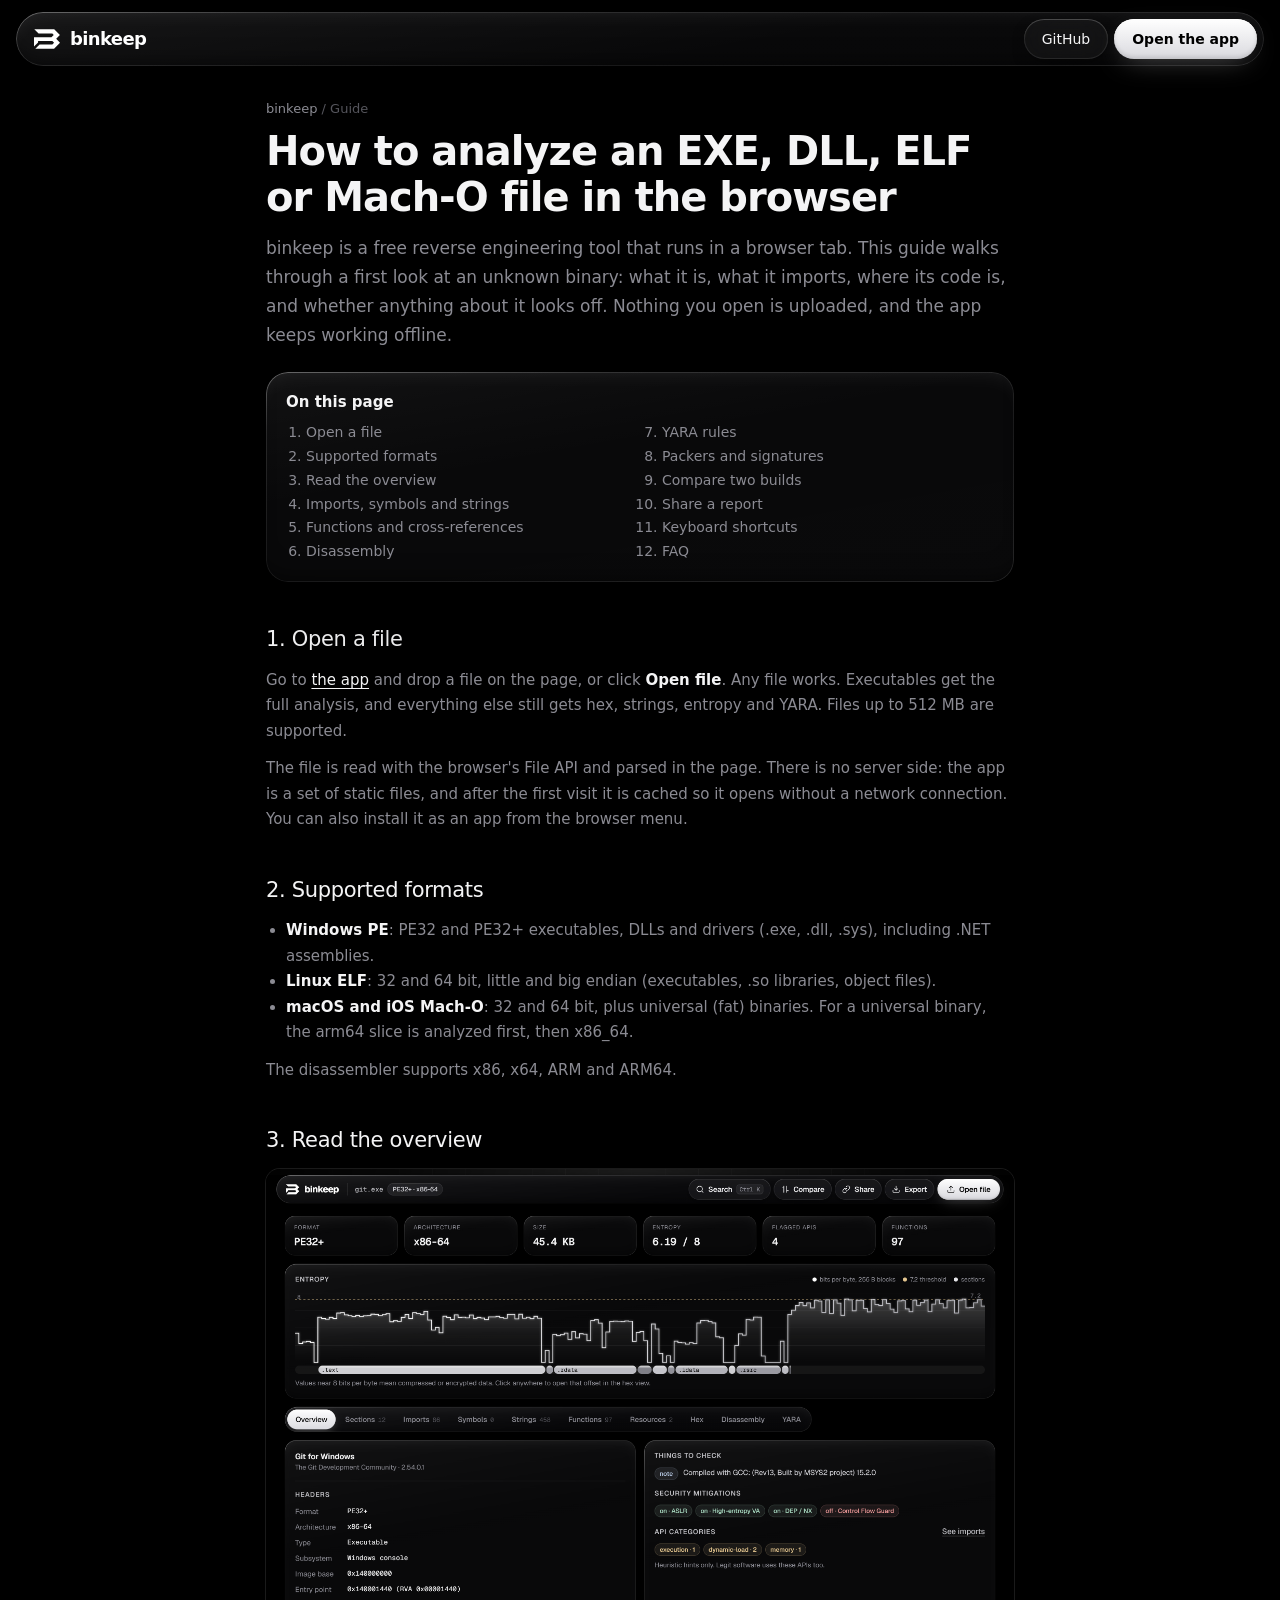
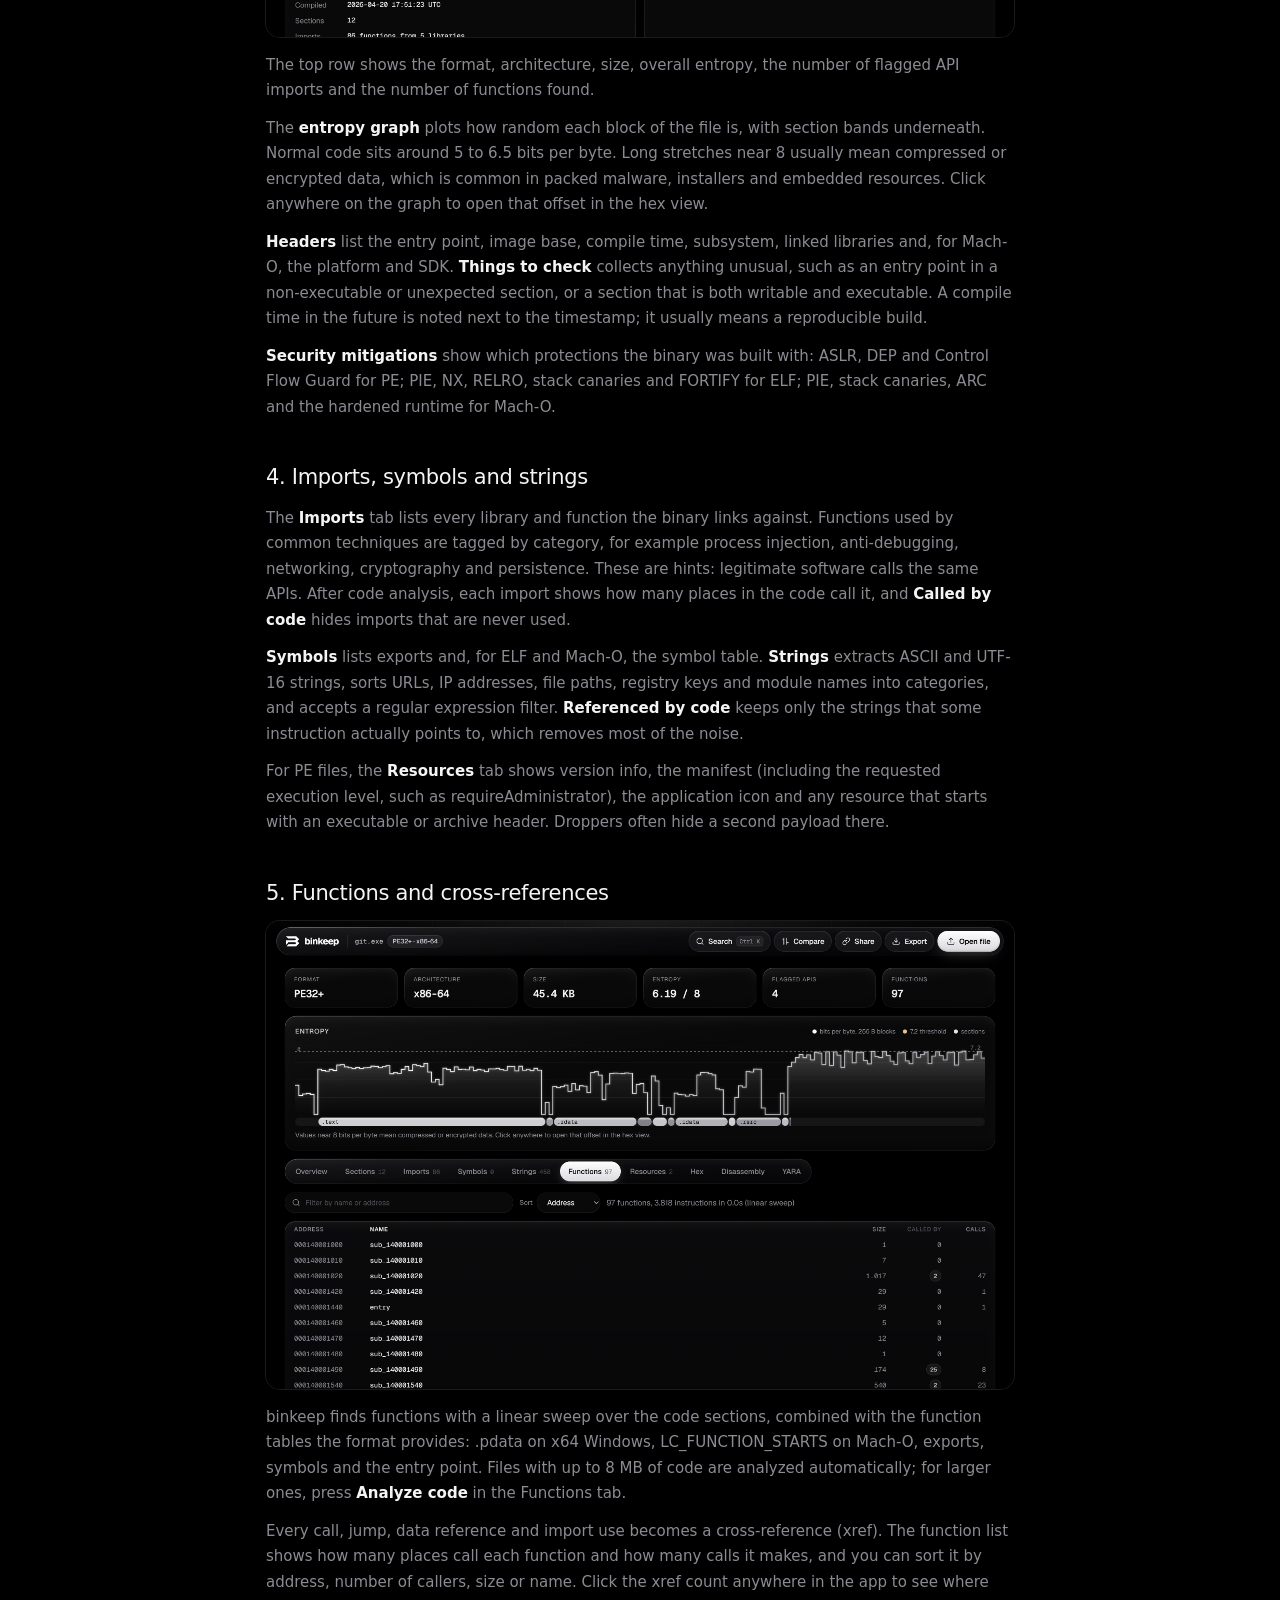
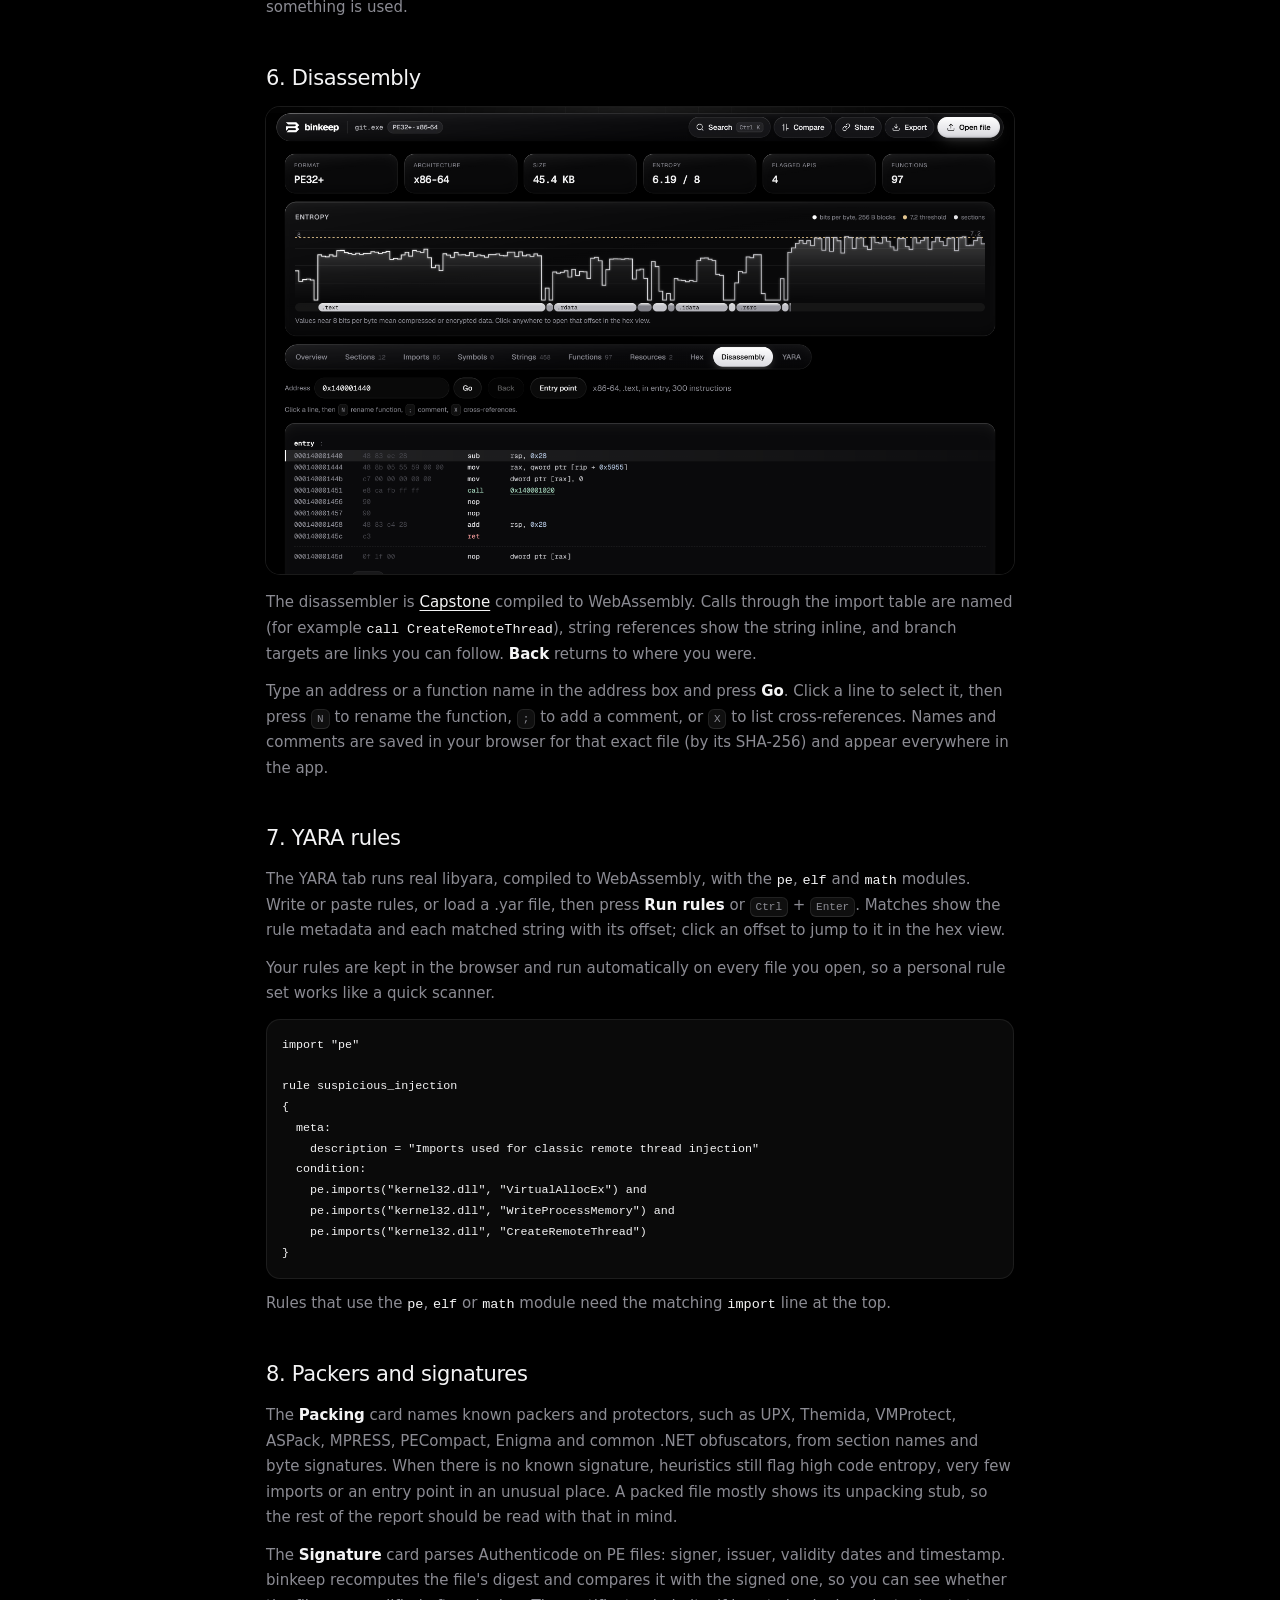
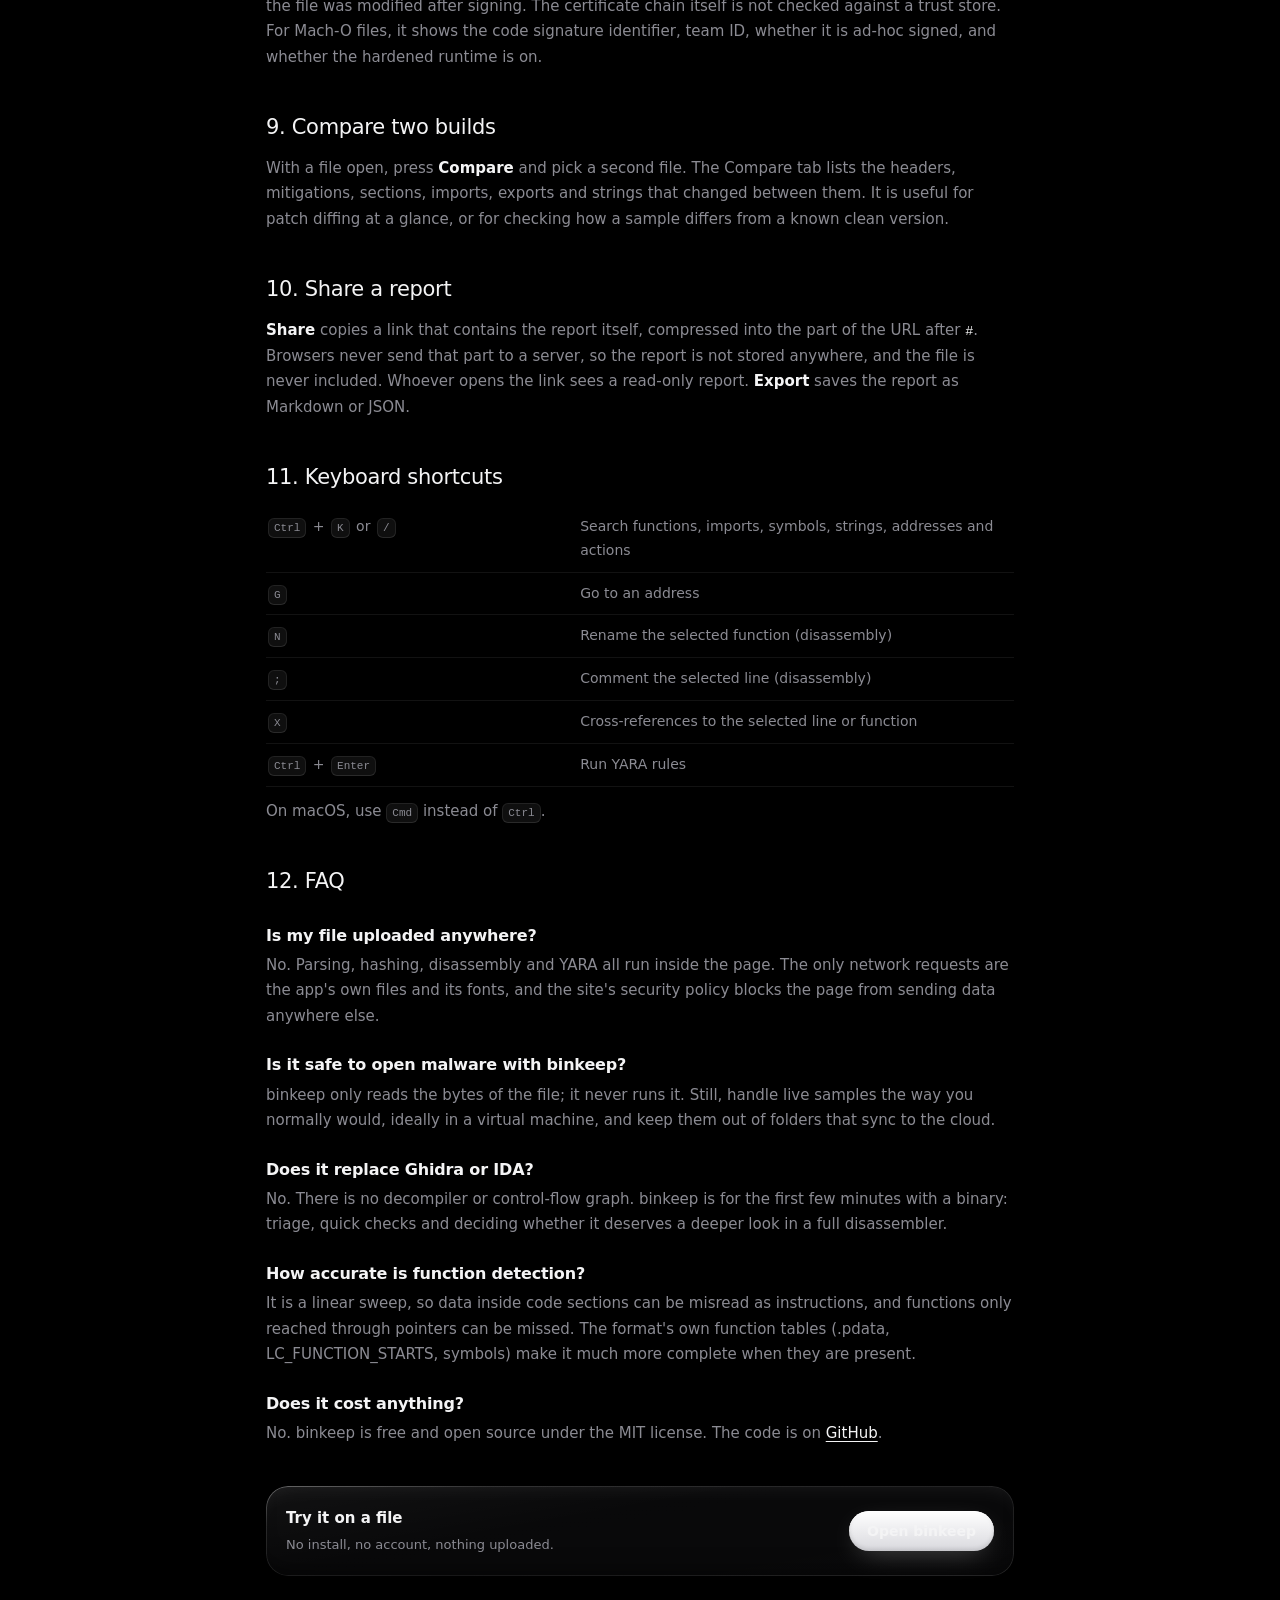
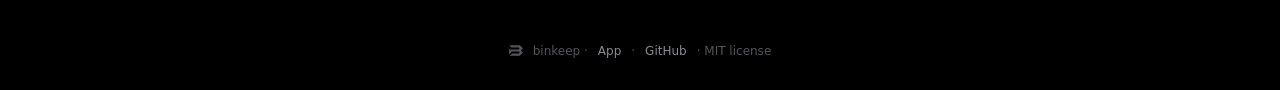
==== guide.html @ 2a32a638 "Initial release of binkeep Browser-only PE/ELF/Mach-O triage: overview, imports, strings, functions," ====
<!doctype html>
<html lang="en">
<head>
  <meta charset="utf-8">
  <meta name="viewport" content="width=device-width, initial-scale=1">
  <meta http-equiv="Content-Security-Policy" content="default-src 'none'; style-src 'self' 'unsafe-inline' https://fonts.googleapis.com; font-src https://fonts.gstatic.com; img-src 'self' data:; base-uri 'none'; form-action 'none'; object-src 'none'">
  <meta name="referrer" content="no-referrer">
  <title>How to analyze an EXE, DLL, ELF or Mach-O file in the browser · binkeep guide</title>
  <meta name="description" content="A practical guide to reverse engineering in the browser with binkeep: open a PE, ELF or Mach-O file, read its headers and imports, find functions and xrefs, disassemble code, run YARA rules and spot packers. No install, nothing uploaded.">
  <link rel="canonical" href="https://kano92-dir.github.io/binkeep/guide.html">
  <meta name="robots" content="index, follow, max-image-preview:large">
  <meta name="color-scheme" content="dark">
  <meta property="og:type" content="article">
  <meta property="og:site_name" content="binkeep">
  <meta property="og:title" content="How to analyze an EXE, DLL, ELF or Mach-O file in the browser">
  <meta property="og:description" content="Headers, imports, functions, xrefs, disassembly, YARA and packer detection, all in a browser tab. A practical guide to binkeep.">
  <meta property="og:url" content="https://kano92-dir.github.io/binkeep/guide.html">
  <meta property="og:image" content="https://kano92-dir.github.io/binkeep/assets/og.png">
  <meta property="og:image:alt" content="binkeep logo with the text: reverse engineering in your browser">
  <meta name="twitter:card" content="summary_large_image">
  <meta name="twitter:image" content="https://kano92-dir.github.io/binkeep/assets/og.png">
  <link rel="preconnect" href="https://fonts.googleapis.com">
  <link rel="preconnect" href="https://fonts.gstatic.com" crossorigin>
  <link href="https://fonts.googleapis.com/css2?family=Geist:wght@400;500;600;700&family=Geist+Mono:wght@400;500;600&display=swap" rel="stylesheet">
  <link rel="stylesheet" href="css/style.css">
  <link rel="icon" href="assets/favicon.svg" type="image/svg+xml">
  <link rel="apple-touch-icon" href="assets/icon-192.png">
  <meta name="theme-color" content="#000000">
  <script type="application/ld+json">
  {
    "@context": "https://schema.org",
    "@graph": [
      {
        "@type": "TechArticle",
        "headline": "How to analyze an EXE, DLL, ELF or Mach-O file in the browser",
        "description": "A practical guide to reverse engineering in the browser with binkeep.",
        "url": "https://kano92-dir.github.io/binkeep/guide.html",
        "image": "https://kano92-dir.github.io/binkeep/assets/screenshots/overview.png",
        "inLanguage": "en",
        "author": { "@type": "Person", "name": "kano92-dir", "url": "https://github.com/kano92-dir" },
        "about": { "@id": "https://kano92-dir.github.io/binkeep/#app" },
        "isPartOf": { "@id": "https://kano92-dir.github.io/binkeep/#website" }
      },
      {
        "@type": "BreadcrumbList",
        "itemListElement": [
          { "@type": "ListItem", "position": 1, "name": "binkeep", "item": "https://kano92-dir.github.io/binkeep/" },
          { "@type": "ListItem", "position": 2, "name": "Guide", "item": "https://kano92-dir.github.io/binkeep/guide.html" }
        ]
      }
    ]
  }
  </script>
</head>
<body>
  <a class="skip" href="#main">Skip to content</a>

  <header class="topbar">
    <a class="brand" href="./" aria-label="binkeep home">
      <svg class="logo" viewBox="289 373 688 513" aria-hidden="true"><path d="M297 373H824L975 524L876 625L977 726L820 886H324L437 774H774L820 728L774 681H397V722L289 827V583H750L811 522L775 486H410Z"/></svg>
      <span class="wordmark">binkeep</span>
    </a>
    <div class="actions">
      <a class="btn hide-sm" href="https://github.com/kano92-dir/binkeep">GitHub</a>
      <a class="btn btn-primary" href="./">Open the app</a>
    </div>
  </header>

  <main id="main" class="doc">
    <nav class="crumbs" aria-label="Breadcrumb"><a href="./">binkeep</a> <span aria-hidden="true">/</span> Guide</nav>
    <h1>How to analyze an EXE, DLL, ELF or Mach-O file in the browser</h1>
    <p class="lede">binkeep is a free reverse engineering tool that runs in a browser tab. This guide walks through a first look at an unknown binary: what it is, what it imports, where its code is, and whether anything about it looks off. Nothing you open is uploaded, and the app keeps working offline.</p>

    <nav class="toc card" aria-label="On this page">
      <b>On this page</b>
      <ol>
        <li><a href="#open">Open a file</a></li>
        <li><a href="#formats">Supported formats</a></li>
        <li><a href="#overview">Read the overview</a></li>
        <li><a href="#imports">Imports, symbols and strings</a></li>
        <li><a href="#functions">Functions and cross-references</a></li>
        <li><a href="#disasm">Disassembly</a></li>
        <li><a href="#yara">YARA rules</a></li>
        <li><a href="#packers">Packers and signatures</a></li>
        <li><a href="#compare">Compare two builds</a></li>
        <li><a href="#share">Share a report</a></li>
        <li><a href="#keys">Keyboard shortcuts</a></li>
        <li><a href="#faq">FAQ</a></li>
      </ol>
    </nav>

    <section id="open">
      <h2>1. Open a file</h2>
      <p>Go to <a href="./">the app</a> and drop a file on the page, or click <b>Open file</b>. Any file works. Executables get the full analysis, and everything else still gets hex, strings, entropy and YARA. Files up to 512 MB are supported.</p>
      <p>The file is read with the browser's File API and parsed in the page. There is no server side: the app is a set of static files, and after the first visit it is cached so it opens without a network connection. You can also install it as an app from the browser menu.</p>
    </section>

    <section id="formats">
      <h2>2. Supported formats</h2>
      <ul>
        <li><b>Windows PE</b>: PE32 and PE32+ executables, DLLs and drivers (.exe, .dll, .sys), including .NET assemblies.</li>
        <li><b>Linux ELF</b>: 32 and 64 bit, little and big endian (executables, .so libraries, object files).</li>
        <li><b>macOS and iOS Mach-O</b>: 32 and 64 bit, plus universal (fat) binaries. For a universal binary, the arm64 slice is analyzed first, then x86_64.</li>
      </ul>
      <p>The disassembler supports x86, x64, ARM and ARM64.</p>
    </section>

    <section id="overview">
      <h2>3. Read the overview</h2>
      <img class="shot" src="assets/screenshots/overview.png" alt="binkeep overview tab for a Windows executable, with headers, entropy graph and security mitigations" width="1440" height="900" fetchpriority="high">
      <p>The top row shows the format, architecture, size, overall entropy, the number of flagged API imports and the number of functions found.</p>
      <p>The <b>entropy graph</b> plots how random each block of the file is, with section bands underneath. Normal code sits around 5 to 6.5 bits per byte. Long stretches near 8 usually mean compressed or encrypted data, which is common in packed malware, installers and embedded resources. Click anywhere on the graph to open that offset in the hex view.</p>
      <p><b>Headers</b> list the entry point, image base, compile time, subsystem, linked libraries and, for Mach-O, the platform and SDK. <b>Things to check</b> collects anything unusual, such as an entry point in a non-executable or unexpected section, or a section that is both writable and executable. A compile time in the future is noted next to the timestamp; it usually means a reproducible build.</p>
      <p><b>Security mitigations</b> show which protections the binary was built with: ASLR, DEP and Control Flow Guard for PE; PIE, NX, RELRO, stack canaries and FORTIFY for ELF; PIE, stack canaries, ARC and the hardened runtime for Mach-O.</p>
    </section>

    <section id="imports">
      <h2>4. Imports, symbols and strings</h2>
      <p>The <b>Imports</b> tab lists every library and function the binary links against. Functions used by common techniques are tagged by category, for example process injection, anti-debugging, networking, cryptography and persistence. These are hints: legitimate software calls the same APIs. After code analysis, each import shows how many places in the code call it, and <b>Called by code</b> hides imports that are never used.</p>
      <p><b>Symbols</b> lists exports and, for ELF and Mach-O, the symbol table. <b>Strings</b> extracts ASCII and UTF-16 strings, sorts URLs, IP addresses, file paths, registry keys and module names into categories, and accepts a regular expression filter. <b>Referenced by code</b> keeps only the strings that some instruction actually points to, which removes most of the noise.</p>
      <p>For PE files, the <b>Resources</b> tab shows version info, the manifest (including the requested execution level, such as requireAdministrator), the application icon and any resource that starts with an executable or archive header. Droppers often hide a second payload there.</p>
    </section>

    <section id="functions">
      <h2>5. Functions and cross-references</h2>
      <img class="shot" src="assets/screenshots/functions.png" alt="binkeep functions tab listing functions with size, callers and callees" width="1440" height="900" loading="lazy">
      <p>binkeep finds functions with a linear sweep over the code sections, combined with the function tables the format provides: .pdata on x64 Windows, LC_FUNCTION_STARTS on Mach-O, exports, symbols and the entry point. Files with up to 8 MB of code are analyzed automatically; for larger ones, press <b>Analyze code</b> in the Functions tab.</p>
      <p>Every call, jump, data reference and import use becomes a cross-reference (xref). The function list shows how many places call each function and how many calls it makes, and you can sort it by address, number of callers, size or name. Click the xref count anywhere in the app to see where something is used.</p>
    </section>

    <section id="disasm">
      <h2>6. Disassembly</h2>
      <img class="shot" src="assets/screenshots/disasm.png" alt="binkeep disassembly view with addresses, bytes, mnemonics and clickable branch targets" width="1440" height="900" loading="lazy">
      <p>The disassembler is <a href="https://www.capstone-engine.org">Capstone</a> compiled to WebAssembly. Calls through the import table are named (for example <code>call CreateRemoteThread</code>), string references show the string inline, and branch targets are links you can follow. <b>Back</b> returns to where you were.</p>
      <p>Type an address or a function name in the address box and press <b>Go</b>. Click a line to select it, then press <kbd class="kbd">N</kbd> to rename the function, <kbd class="kbd">;</kbd> to add a comment, or <kbd class="kbd">X</kbd> to list cross-references. Names and comments are saved in your browser for that exact file (by its SHA-256) and appear everywhere in the app.</p>
    </section>

    <section id="yara">
      <h2>7. YARA rules</h2>
      <p>The YARA tab runs real libyara, compiled to WebAssembly, with the <code>pe</code>, <code>elf</code> and <code>math</code> modules. Write or paste rules, or load a .yar file, then press <b>Run rules</b> or <kbd class="kbd">Ctrl</kbd> + <kbd class="kbd">Enter</kbd>. Matches show the rule metadata and each matched string with its offset; click an offset to jump to it in the hex view.</p>
      <p>Your rules are kept in the browser and run automatically on every file you open, so a personal rule set works like a quick scanner.</p>
<pre><code>import "pe"

rule suspicious_injection
{
  meta:
    description = "Imports used for classic remote thread injection"
  condition:
    pe.imports("kernel32.dll", "VirtualAllocEx") and
    pe.imports("kernel32.dll", "WriteProcessMemory") and
    pe.imports("kernel32.dll", "CreateRemoteThread")
}</code></pre>
      <p>Rules that use the <code>pe</code>, <code>elf</code> or <code>math</code> module need the matching <code>import</code> line at the top.</p>
    </section>

    <section id="packers">
      <h2>8. Packers and signatures</h2>
      <p>The <b>Packing</b> card names known packers and protectors, such as UPX, Themida, VMProtect, ASPack, MPRESS, PECompact, Enigma and common .NET obfuscators, from section names and byte signatures. When there is no known signature, heuristics still flag high code entropy, very few imports or an entry point in an unusual place. A packed file mostly shows its unpacking stub, so the rest of the report should be read with that in mind.</p>
      <p>The <b>Signature</b> card parses Authenticode on PE files: signer, issuer, validity dates and timestamp. binkeep recomputes the file's digest and compares it with the signed one, so you can see whether the file was modified after signing. The certificate chain itself is not checked against a trust store. For Mach-O files, it shows the code signature identifier, team ID, whether it is ad-hoc signed, and whether the hardened runtime is on.</p>
    </section>

    <section id="compare">
      <h2>9. Compare two builds</h2>
      <p>With a file open, press <b>Compare</b> and pick a second file. The Compare tab lists the headers, mitigations, sections, imports, exports and strings that changed between them. It is useful for patch diffing at a glance, or for checking how a sample differs from a known clean version.</p>
    </section>

    <section id="share">
      <h2>10. Share a report</h2>
      <p><b>Share</b> copies a link that contains the report itself, compressed into the part of the URL after <code>#</code>. Browsers never send that part to a server, so the report is not stored anywhere, and the file is never included. Whoever opens the link sees a read-only report. <b>Export</b> saves the report as Markdown or JSON.</p>
    </section>

    <section id="keys">
      <h2>11. Keyboard shortcuts</h2>
      <table class="keys">
        <tbody>
          <tr><td><kbd class="kbd">Ctrl</kbd> + <kbd class="kbd">K</kbd> or <kbd class="kbd">/</kbd></td><td>Search functions, imports, symbols, strings, addresses and actions</td></tr>
          <tr><td><kbd class="kbd">G</kbd></td><td>Go to an address</td></tr>
          <tr><td><kbd class="kbd">N</kbd></td><td>Rename the selected function (disassembly)</td></tr>
          <tr><td><kbd class="kbd">;</kbd></td><td>Comment the selected line (disassembly)</td></tr>
          <tr><td><kbd class="kbd">X</kbd></td><td>Cross-references to the selected line or function</td></tr>
          <tr><td><kbd class="kbd">Ctrl</kbd> + <kbd class="kbd">Enter</kbd></td><td>Run YARA rules</td></tr>
        </tbody>
      </table>
      <p>On macOS, use <kbd class="kbd">Cmd</kbd> instead of <kbd class="kbd">Ctrl</kbd>.</p>
    </section>

    <section id="faq">
      <h2>12. FAQ</h2>
      <h3>Is my file uploaded anywhere?</h3>
      <p>No. Parsing, hashing, disassembly and YARA all run inside the page. The only network requests are the app's own files and its fonts, and the site's security policy blocks the page from sending data anywhere else.</p>
      <h3>Is it safe to open malware with binkeep?</h3>
      <p>binkeep only reads the bytes of the file; it never runs it. Still, handle live samples the way you normally would, ideally in a virtual machine, and keep them out of folders that sync to the cloud.</p>
      <h3>Does it replace Ghidra or IDA?</h3>
      <p>No. There is no decompiler or control-flow graph. binkeep is for the first few minutes with a binary: triage, quick checks and deciding whether it deserves a deeper look in a full disassembler.</p>
      <h3>How accurate is function detection?</h3>
      <p>It is a linear sweep, so data inside code sections can be misread as instructions, and functions only reached through pointers can be missed. The format's own function tables (.pdata, LC_FUNCTION_STARTS, symbols) make it much more complete when they are present.</p>
      <h3>Does it cost anything?</h3>
      <p>No. binkeep is free and open source under the MIT license. The code is on <a href="https://github.com/kano92-dir/binkeep">GitHub</a>.</p>
    </section>

    <div class="card doc-cta">
      <div><b>Try it on a file</b><span class="muted small">No install, no account, nothing uploaded.</span></div>
      <a class="btn btn-primary" href="./">Open binkeep</a>
    </div>
  </main>

  <footer class="foot doc-foot">
    <svg viewBox="289 373 688 513" aria-hidden="true"><path d="M297 373H824L975 524L876 625L977 726L820 886H324L437 774H774L820 728L774 681H397V722L289 827V583H750L811 522L775 486H410Z"/></svg>
    binkeep &middot; <a href="./">App</a> &middot; <a href="https://github.com/kano92-dir/binkeep">GitHub</a> &middot; MIT license
  </footer>
</body>
</html>
---- css/style.css ----
/* binkeep: obsidian glass theme. Black first, light used sparingly. */

:root {
  --bg: #000;
  --fg: #f4f4f5;
  --fg-2: #c9c9ce;
  --muted: #8b8b93;
  --faint: #55555c;

  --accent: #ffffff;
  --accent-ink: #000;
  --accent-grad: linear-gradient(180deg, #ffffff 0%, #d9d9de 100%);
  --ok: #a7d8bf;
  --warn: #e3c58f;
  --danger: #ef9a9a;
  --info: #b4c6e0;

  /* Glass material: dark smoked glass over black */
  --glass: rgba(255, 255, 255, 0.04);
  --glass-hover: rgba(255, 255, 255, 0.075);
  --glass-edge: rgba(255, 255, 255, 0.09);
  --glass-blur: blur(30px) saturate(140%);
  --glass-blur-sm: blur(16px) saturate(130%);
  --spec-top: inset 0 1px 0 0 rgba(255, 255, 255, 0.14);
  --thickness: inset 0 0 0 1px rgba(255, 255, 255, 0.045), inset 0 14px 28px -22px rgba(255, 255, 255, 0.16), inset 0 -18px 28px -22px rgba(0, 0, 0, 0.9);
  --lift: 0 30px 70px -30px rgba(0, 0, 0, 0.95), 0 2px 8px rgba(0, 0, 0, 0.5);

  --hl: rgba(255, 255, 255, 0.22);
  --hl-strong: rgba(255, 255, 255, 0.30);
  --line: rgba(255, 255, 255, 0.06);
  --line-strong: rgba(255, 255, 255, 0.12);
  --focus: #ffffff;

  --c-addr: #8e8e97;
  --c-mnem: #e6e6ea;
  --c-call: #a7d8bf;
  --c-jump: #e3c58f;
  --c-ret: #ef9a9a;
  --c-num: #b4c6e0;
  --c-comment: #5c5c64;

  --sans: 'Geist', 'Inter', system-ui, -apple-system, 'Segoe UI', sans-serif;
  --mono: 'Geist Mono', 'JetBrains Mono', ui-monospace, 'Cascadia Mono', Consolas, monospace;

  --r-sm: 10px;
  --r-md: 16px;
  --r-lg: 22px;
  --r-pill: 999px;
  --s1: 4px; --s2: 8px; --s3: 12px; --s4: 16px; --s5: 24px; --s6: 32px;
  --spring: cubic-bezier(0.34, 1.36, 0.64, 1);
  --ease: cubic-bezier(0.22, 0.8, 0.24, 1);

  --surface-3: rgba(255, 255, 255, 0.05);
  color-scheme: dark;
}

* { box-sizing: border-box; }
[hidden] { display: none !important; }
html, body { margin: 0; }
html { background: #000; }
body {
  background: var(--bg);
  color: var(--fg);
  font: 15px/1.5 var(--sans);
  min-height: 100dvh;
  -webkit-font-smoothing: antialiased;
  font-feature-settings: 'ss01', 'cv11';
  overflow-x: hidden;
}
svg { width: 18px; height: 18px; fill: none; stroke: currentColor; stroke-width: 1.8; stroke-linecap: round; stroke-linejoin: round; flex: none; }
h1, h2, h3 { margin: 0; font-weight: 600; letter-spacing: -0.01em; }
h2 { font-size: 13px; text-transform: uppercase; letter-spacing: 0.08em; color: var(--fg-2); font-weight: 500; }
code, .mono { font-family: var(--mono); }
.muted { color: var(--muted); }
.small { font-size: 13px; }
.visually-hidden { position: absolute; width: 1px; height: 1px; overflow: hidden; clip: rect(0 0 0 0); white-space: nowrap; }
:focus-visible { outline: 2px solid var(--focus); outline-offset: 3px; border-radius: var(--r-sm); }
::selection { background: rgba(255, 255, 255, 0.85); color: #000; }
::-webkit-scrollbar { width: 10px; height: 10px; }
::-webkit-scrollbar-thumb { background: rgba(255,255,255,0.10); border-radius: 10px; border: 3px solid transparent; background-clip: padding-box; }
::-webkit-scrollbar-thumb:hover { background-color: rgba(255,255,255,0.2); }
::-webkit-scrollbar-track, ::-webkit-scrollbar-corner { background: transparent; }

.skip { position: absolute; left: -999px; top: 8px; background: #fff; color: #000; padding: 8px 12px; border-radius: var(--r-sm); z-index: 100; }
.skip:focus { left: 8px; }

/* ---------- Ambient: a single cold light from above, nothing colorful ---------- */
.ambient { position: fixed; inset: 0; z-index: -1; overflow: hidden; pointer-events: none; background: #000; }
.ambient::before {
  content: ''; position: absolute; inset: 0;
  background-image:
    linear-gradient(rgba(255,255,255,0.028) 1px, transparent 1px),
    linear-gradient(90deg, rgba(255,255,255,0.028) 1px, transparent 1px);
  background-size: 64px 64px;
  mask-image: radial-gradient(ellipse 70% 55% at 50% 0%, #000 20%, transparent 72%);
  -webkit-mask-image: radial-gradient(ellipse 70% 55% at 50% 0%, #000 20%, transparent 72%);
}
.ambient::after {
  content: ''; position: absolute; left: 50%; top: -38vh; width: 120vw; height: 80vh; translate: -50% 0;
  background: radial-gradient(ellipse at 50% 50%, rgba(255,255,255,0.11) 0%, rgba(255,255,255,0.03) 38%, transparent 68%);
}
.blob { position: absolute; border-radius: 50%; filter: blur(110px); will-change: transform; }
.blob.b1 { width: 520px; height: 520px; left: -180px; top: 18vh; background: radial-gradient(circle, rgba(255,255,255,0.07) 0%, transparent 65%); animation: drift1 30s var(--ease) infinite alternate; }
.blob.b2 { width: 640px; height: 640px; right: -260px; top: 35vh; background: radial-gradient(circle, rgba(200,205,220,0.06) 0%, transparent 65%); animation: drift2 36s var(--ease) infinite alternate; }
.blob.b3 { width: 560px; height: 560px; left: 30vw; bottom: -320px; background: radial-gradient(circle, rgba(255,255,255,0.05) 0%, transparent 65%); animation: drift3 32s var(--ease) infinite alternate; }
.blob.b4 { display: none; }
@keyframes drift1 { to { transform: translate3d(120px, 60px, 0) scale(1.1); } }
@keyframes drift2 { to { transform: translate3d(-120px, 40px, 0) scale(0.92); } }
@keyframes drift3 { to { transform: translate3d(80px, -80px, 0) scale(1.06); } }
.grain {
  position: absolute; inset: -50%; opacity: 0.06; mix-blend-mode: overlay;
  background-image: url("data:image/svg+xml,%3Csvg xmlns='http://www.w3.org/2000/svg' width='160' height='160'%3E%3Cfilter id='n'%3E%3CfeTurbulence type='fractalNoise' baseFrequency='0.9' numOctaves='2' stitchTiles='stitch'/%3E%3C/filter%3E%3Crect width='100%25' height='100%25' filter='url(%23n)'/%3E%3C/svg%3E");
}

/* ---------- The glass material ---------- */
.glass, .topbar, .card, .stat, .pitch li, .dropzone, .tabs, .lib, .table-wrap, .vlist, .disasm, .tooltip, .search input, .goto input, select, .btn, .chip {
  -webkit-backdrop-filter: var(--glass-blur-sm);
  backdrop-filter: var(--glass-blur-sm);
}
.card, .stat, .pitch li, .lib, .table-wrap, .topbar, .tabs, .dropzone {
  position: relative;
  background: linear-gradient(170deg, rgba(255,255,255,0.055) 0%, rgba(255,255,255,0.018) 40%, rgba(255,255,255,0.025) 100%), rgba(8, 8, 10, 0.55);
  -webkit-backdrop-filter: var(--glass-blur);
  backdrop-filter: var(--glass-blur);
  box-shadow: var(--thickness), var(--lift);
  isolation: isolate;
}
/* Specular rim: thin light catching the top edge */
.card::before, .stat::before, .pitch li::before, .lib::before, .topbar::before, .tabs::before, .dropzone::before {
  content: ''; position: absolute; inset: 0; border-radius: inherit; padding: 1px; pointer-events: none; z-index: 2;
  background: linear-gradient(170deg, rgba(255,255,255,0.30) 0%, rgba(255,255,255,0.08) 18%, rgba(255,255,255,0.03) 55%, rgba(255,255,255,0.08) 100%);
  -webkit-mask: linear-gradient(#000 0 0) content-box, linear-gradient(#000 0 0);
  -webkit-mask-composite: xor;
  mask: linear-gradient(#000 0 0) content-box exclude, linear-gradient(#000 0 0);
}
/* Pointer spotlight (set from JS: --sx, --sy) */
.card::after, .stat::after, .pitch li::after, .lib::after {
  content: ''; position: absolute; inset: 0; border-radius: inherit; pointer-events: none; z-index: 0;
  background: radial-gradient(360px circle at var(--sx, 50%) var(--sy, -40%), rgba(255,255,255,0.055), transparent 60%);
  opacity: 0; transition: opacity 300ms var(--ease);
}
.card:hover::after, .stat:hover::after, .pitch li:hover::after, .lib:hover::after { opacity: 1; }
.card > *, .stat > *, .pitch li > *, .lib > * { position: relative; z-index: 1; }

/* ---------- Top bar: a floating capsule ---------- */
.topbar {
  position: sticky; top: 12px; z-index: 30;
  display: flex; align-items: center; gap: var(--s4);
  max-width: 1400px; margin: 12px auto 0; padding: 7px 7px 7px 18px;
  border-radius: var(--r-pill);
  width: calc(100% - 32px);
}
.tabs, .topbar { background: linear-gradient(170deg, rgba(255,255,255,0.07) 0%, rgba(255,255,255,0.02) 60%), rgba(6, 6, 8, 0.72); }
.brand { display: flex; align-items: center; gap: 10px; color: #fff; text-decoration: none; }
.logo { width: 26px; height: 20px; fill: currentColor; stroke: none; }
.wordmark { font: 700 18px/1 var(--sans); letter-spacing: -0.035em; }
.file-meta { display: flex; align-items: center; gap: var(--s2); min-width: 0; flex: 1; padding-left: 14px; border-left: 1px solid var(--line-strong); }
.file-name { font-family: var(--mono); font-size: 13px; color: var(--fg-2); overflow: hidden; text-overflow: ellipsis; white-space: nowrap; }
.actions { display: flex; align-items: center; gap: 6px; margin-left: auto; flex: none; }

/* ---------- Buttons ---------- */
.btn {
  position: relative; overflow: hidden;
  display: inline-flex; align-items: center; justify-content: center; gap: 8px;
  min-height: 40px; padding: 0 18px;
  font: 500 14px var(--sans); color: var(--fg);
  background: var(--glass); border: 0; border-radius: var(--r-pill);
  box-shadow: var(--spec-top), inset 0 0 0 1px var(--glass-edge), 0 6px 18px -8px rgba(0,0,0,0.8);
  cursor: pointer; white-space: nowrap;
  transition: transform 380ms var(--spring), background 200ms var(--ease), box-shadow 200ms var(--ease);
}
.btn::after {
  content: ''; position: absolute; inset: 0; border-radius: inherit; pointer-events: none;
  background: radial-gradient(120px 60px at var(--mx, 50%) var(--my, 0%), rgba(255,255,255,0.18), transparent 70%);
  opacity: 0; transition: opacity 200ms var(--ease);
}
.btn:hover { background: var(--glass-hover); }
.btn:hover::after { opacity: 1; }
.btn:active { transform: scale(0.96); }
.btn:disabled { opacity: 0.35; cursor: not-allowed; transform: none; }
.btn:disabled::after { opacity: 0; }
.btn-primary {
  background: var(--accent-grad); color: #000; font-weight: 600;
  box-shadow: inset 0 1px 0 #fff, inset 0 -2px 4px rgba(0,0,0,0.12), 0 8px 28px -10px rgba(255,255,255,0.35);
}
.btn-primary:hover { background: #fff; box-shadow: inset 0 1px 0 #fff, 0 10px 34px -8px rgba(255,255,255,0.45); }
.btn-primary::after { background: radial-gradient(120px 60px at var(--mx, 50%) var(--my, 0%), rgba(255,255,255,0.9), transparent 70%); }
.btn svg { width: 16px; height: 16px; }

input, select {
  font: 14px var(--sans); color: var(--fg);
  background: rgba(255,255,255,0.035); border: 0; border-radius: var(--r-pill);
  box-shadow: inset 0 1px 2px rgba(0,0,0,0.6), inset 0 0 0 1px var(--glass-edge);
  min-height: 40px; padding: 0 16px;
  transition: box-shadow 200ms var(--ease), background 200ms var(--ease);
}
select { padding-right: 12px; }
select option { background: #0c0c0e; }
input::placeholder { color: var(--faint); }
input:focus-visible, select:focus-visible { outline: none; background: rgba(255,255,255,0.06); box-shadow: inset 0 1px 2px rgba(0,0,0,0.6), inset 0 0 0 1px rgba(255,255,255,0.55), 0 0 0 4px rgba(255,255,255,0.08); }
input[type="checkbox"] { min-height: auto; width: 18px; height: 18px; accent-color: #fff; padding: 0; box-shadow: none; }

.chip {
  display: inline-flex; align-items: center; gap: 6px;
  padding: 3px 10px; border-radius: var(--r-pill);
  font: 500 12px/1.5 var(--sans); white-space: nowrap;
  background: rgba(255,255,255,0.05); color: var(--fg-2); border: 0;
  box-shadow: inset 0 1px 0 rgba(255,255,255,0.08), inset 0 0 0 1px rgba(255,255,255,0.07);
}
.chip.ok { color: var(--ok); background: rgba(167, 216, 191, 0.07); box-shadow: inset 0 0 0 1px rgba(167, 216, 191, 0.18); }
.chip.bad { color: var(--danger); background: rgba(239, 154, 154, 0.07); box-shadow: inset 0 0 0 1px rgba(239, 154, 154, 0.2); }
.chip.warn { color: var(--warn); background: rgba(227, 197, 143, 0.07); box-shadow: inset 0 0 0 1px rgba(227, 197, 143, 0.2); }
.chip.info { color: var(--info); background: rgba(180, 198, 224, 0.07); box-shadow: inset 0 0 0 1px rgba(180, 198, 224, 0.18); }
button.chip { cursor: pointer; min-height: 32px; padding: 0 14px; transition: transform 300ms var(--spring), background 200ms var(--ease), color 200ms var(--ease); }
button.chip:hover { background: rgba(255,255,255,0.09); color: var(--fg); }
button.chip:active { transform: scale(0.95); }
button.chip[aria-pressed="true"] { background: #fff; color: #000; box-shadow: inset 0 1px 0 #fff, 0 6px 18px -8px rgba(255,255,255,0.5); }

/* ---------- Landing ---------- */
main { max-width: 1400px; margin: 0 auto; padding: var(--s5) 16px 80px; }
.empty { display: grid; gap: 28px; max-width: 860px; margin: 8vh auto 0; }
.hero { text-align: center; display: grid; gap: 18px; justify-items: center; }
.emblem {
  position: relative; display: grid; place-items: center; width: 92px; height: 92px; border-radius: 28px; margin-bottom: 6px;
  background: linear-gradient(160deg, rgba(255,255,255,0.10), rgba(255,255,255,0.02) 55%), #050506;
  box-shadow: inset 0 1px 0 rgba(255,255,255,0.28), inset 0 0 0 1px rgba(255,255,255,0.08), inset 0 -10px 24px -10px rgba(0,0,0,0.9), 0 30px 60px -20px rgba(0,0,0,1), 0 0 80px -10px rgba(255,255,255,0.12);
  overflow: hidden; isolation: isolate;
  animation: emblem-in 900ms var(--spring) both;
}
.emblem svg { width: 52px; height: 40px; fill: #fff; stroke: none; filter: drop-shadow(0 2px 10px rgba(255,255,255,0.25)); }
.emblem::after {
  content: ''; position: absolute; inset: -40%; z-index: 1; pointer-events: none;
  background: linear-gradient(115deg, transparent 40%, rgba(255,255,255,0.22) 50%, transparent 60%);
  transform: translateX(-70%); animation: sweep 5.5s var(--ease) 1.2s infinite;
}
@keyframes sweep { 0% { transform: translateX(-70%); } 30%, 100% { transform: translateX(70%); } }
@keyframes emblem-in { from { opacity: 0; transform: translateY(10px) scale(0.92); } }
.eyebrow {
  display: inline-flex; align-items: center; gap: 8px; padding: 6px 14px; border-radius: var(--r-pill);
  font-size: 13px; color: var(--fg-2); background: rgba(255,255,255,0.04);
  box-shadow: inset 0 1px 0 rgba(255,255,255,0.12), inset 0 0 0 1px rgba(255,255,255,0.07);
  -webkit-backdrop-filter: var(--glass-blur-sm); backdrop-filter: var(--glass-blur-sm);
}
.eyebrow .dot { width: 6px; height: 6px; border-radius: 50%; background: #fff; box-shadow: 0 0 10px rgba(255,255,255,0.8); animation: pulse 2.4s var(--ease) infinite; }
@keyframes pulse { 50% { opacity: 0.35; } }
.hero h1 { font-size: clamp(40px, 7vw, 76px); line-height: 0.98; letter-spacing: -0.055em; font-weight: 700; text-wrap: balance; }
.hero h1 .grad { background: linear-gradient(180deg, #ffffff 30%, #8a8a92 100%); -webkit-background-clip: text; background-clip: text; color: transparent; }
.hero p { margin: 0; max-width: 540px; color: var(--muted); font-size: 17px; text-wrap: balance; }

.dropzone {
  display: grid; justify-items: center; gap: 8px; text-align: center;
  padding: 60px 24px; border-radius: 32px; cursor: pointer; overflow: hidden;
  transition: transform 500ms var(--spring), box-shadow 300ms var(--ease);
}
.dropzone::after {
  content: ''; position: absolute; inset: 14px; border-radius: 22px; pointer-events: none;
  border: 1px dashed rgba(255,255,255,0.13); transition: border-color 300ms var(--ease);
}
.dropzone .lens {
  position: absolute; width: 520px; height: 520px; left: 50%; top: 50%; translate: -50% -50%; z-index: -1;
  background: radial-gradient(circle at 50% 50%, rgba(255,255,255,0.08), rgba(255,255,255,0.02) 40%, transparent 70%);
  transition: scale 600ms var(--spring), opacity 300ms var(--ease); pointer-events: none;
}
.dropzone:hover, .dropzone.over { transform: translateY(-2px); }
.dropzone:hover::after, .dropzone.over::after { border-color: rgba(255,255,255,0.4); }
.dropzone:hover .lens, .dropzone.over .lens { scale: 1.25; }
.drop-icon {
  display: grid; place-items: center; width: 60px; height: 60px; border-radius: 20px; margin-bottom: 8px;
  background: var(--accent-grad); color: #000;
  box-shadow: inset 0 1px 0 #fff, inset 0 -3px 8px rgba(0,0,0,0.15), 0 18px 40px -14px rgba(255,255,255,0.4);
  transition: transform 500ms var(--spring);
}
.dropzone:hover .drop-icon { transform: translateY(-3px); }
.drop-icon svg { width: 26px; height: 26px; stroke-width: 2.2; }
.dropzone strong { font-size: 19px; letter-spacing: -0.015em; font-weight: 600; }
.dropzone span { color: var(--muted); }

.pitch { list-style: none; margin: 0; padding: 0; display: grid; gap: var(--s3); grid-template-columns: repeat(auto-fit, minmax(220px, 1fr)); }
.pitch li { display: grid; gap: 12px; padding: 20px; border-radius: var(--r-lg); color: var(--muted); font-size: 14px; }
.pitch b { display: block; color: var(--fg); font-weight: 600; margin-bottom: 2px; }
.pitch .ico {
  display: grid; place-items: center; width: 36px; height: 36px; border-radius: 12px; color: #fff;
  background: rgba(255,255,255,0.06); box-shadow: inset 0 1px 0 rgba(255,255,255,0.16), inset 0 0 0 1px rgba(255,255,255,0.08);
}
.pitch .ico svg { width: 17px; height: 17px; }

.about { max-width: 720px; margin: var(--s4) auto 0; color: var(--muted); font-size: 14px; line-height: 1.65; }
.about h2 { color: var(--fg); font-size: 16px; font-weight: 600; letter-spacing: -0.01em; margin: 0 0 8px; }
.about p { margin: 0 0 10px; }

.foot { display: flex; justify-content: center; align-items: center; gap: 10px; margin-top: 18px; color: var(--faint); font-size: 12px; }
.foot svg { width: 14px; height: 11px; fill: currentColor; stroke: none; }

.loading { display: flex; align-items: center; justify-content: center; gap: 12px; padding: 22vh 0; color: var(--muted); }
.spinner { width: 22px; height: 22px; border-radius: 50%; background: conic-gradient(from 0deg, transparent 0 30%, #fff 100%); -webkit-mask: radial-gradient(circle, transparent 56%, #000 58%); mask: radial-gradient(circle, transparent 56%, #000 58%); animation: spin 800ms linear infinite; }
@keyframes spin { to { transform: rotate(360deg); } }

.drag-overlay {
  position: fixed; inset: 12px; z-index: 50; display: grid; place-items: center; border-radius: 32px;
  background: rgba(0, 0, 0, 0.55); -webkit-backdrop-filter: blur(24px) saturate(120%); backdrop-filter: blur(24px) saturate(120%);
  color: #fff; font-size: 24px; font-weight: 600; letter-spacing: -0.02em;
  box-shadow: inset 0 0 0 1px rgba(255,255,255,0.4), inset 0 0 120px rgba(255,255,255,0.06);
  pointer-events: none; animation: pop 400ms var(--spring);
}
@keyframes pop { from { opacity: 0; transform: scale(0.97); } }

/* ---------- Report ---------- */
.report { display: grid; grid-template-columns: minmax(0, 1fr); gap: var(--s4); animation: rise 600ms var(--ease) both; }
@keyframes rise { from { opacity: 0; transform: translateY(12px); } }
.summary { display: grid; gap: var(--s3); grid-template-columns: repeat(3, minmax(0, 1fr)); }
@media (min-width: 1000px) { .summary { grid-template-columns: repeat(6, minmax(0, 1fr)); } }
.stat { margin: 0; padding: 14px 18px; border-radius: 20px; min-width: 0; }
.stat dt { font-size: 11px; color: var(--muted); letter-spacing: 0.08em; text-transform: uppercase; }
.stat dd { margin: 6px 0 0; font: 600 20px var(--mono); letter-spacing: -0.03em; overflow-wrap: anywhere; font-variant-numeric: tabular-nums; }
.stat dd.warn { color: var(--warn); }
.stat dd.bad { color: var(--danger); }

.card { border-radius: var(--r-lg); padding: 20px; min-width: 0; }
.card-head { display: flex; align-items: baseline; justify-content: space-between; gap: var(--s3); margin-bottom: var(--s3); flex-wrap: wrap; }
.card-head .muted { font-size: 12px; }
.card p { margin: var(--s2) 0 0; }

.entropy-wrap { position: relative; border-radius: 14px; overflow: visible; }
#entropyCanvas, .entropy-canvas { width: 100%; height: 160px; display: block; }
#entropyCanvas { cursor: crosshair; }
.tooltip {
  position: absolute; pointer-events: none; z-index: 5;
  padding: 7px 12px; border-radius: 12px;
  background: rgba(12, 12, 14, 0.82); -webkit-backdrop-filter: var(--glass-blur); backdrop-filter: var(--glass-blur);
  box-shadow: var(--spec-top), inset 0 0 0 1px var(--glass-edge), 0 12px 30px -10px rgba(0,0,0,0.9);
  font: 12px/1.5 var(--mono); white-space: nowrap; transform: translate(-50%, calc(-100% - 10px));
}
.legend-dot { display: inline-block; width: 8px; height: 8px; border-radius: 50%; margin: 0 6px 0 14px; vertical-align: 0; }

/* ---------- Tabs: floating capsule with a sliding lens ---------- */
.tabs {
  position: sticky; top: 76px; z-index: 20;
  display: flex; gap: 2px; padding: 5px; overflow-x: auto; scrollbar-width: none;
  border-radius: var(--r-pill); width: max-content; max-width: 100%;
}
.tabs::-webkit-scrollbar { display: none; }
.tab-lens {
  position: absolute; top: 5px; bottom: 5px; left: 0; width: 0; z-index: 0; border-radius: var(--r-pill);
  background: linear-gradient(180deg, #ffffff, #dcdce1);
  box-shadow: inset 0 1px 0 #fff, 0 6px 18px -6px rgba(255,255,255,0.35);
  transition: transform 520ms var(--spring), width 520ms var(--spring);
}
.tabs button {
  position: relative; z-index: 1;
  min-height: 38px; padding: 0 16px; font: 500 14px var(--sans); color: var(--muted);
  background: none; border: 0; border-radius: var(--r-pill); cursor: pointer; white-space: nowrap;
  transition: color 250ms var(--ease);
}
.tabs button:hover { color: var(--fg); }
.tabs button[aria-selected="true"] { color: #000; }
.tabs button:focus-visible { outline-offset: -2px; }
.tabs .count { font: 12px var(--mono); color: var(--faint); margin-left: 6px; transition: color 250ms var(--ease); }
.tabs button[aria-selected="true"] .count { color: #55555c; }

/* Every panel is at least a viewport tall, so switching tabs while scrolled never yanks the page. */
.panel { display: grid; gap: var(--s4); min-width: 0; align-content: start; min-height: calc(100dvh - 150px); scroll-margin-top: 150px; animation: fadein 280ms var(--ease); }
@keyframes fadein { from { opacity: 0; transform: translateY(4px); } }
.panel[hidden] { display: none; }
.grid-2 { display: grid; gap: var(--s4); grid-template-columns: repeat(auto-fit, minmax(340px, 1fr)); }

.facts { display: grid; grid-template-columns: max-content 1fr; gap: 9px 22px; margin: 0; font-size: 14px; }
.facts dt { color: var(--muted); }
.facts dd { margin: 0; font-family: var(--mono); font-size: 13px; overflow-wrap: anywhere; }
.chips { display: flex; flex-wrap: wrap; gap: 6px; }
.hints { list-style: none; margin: 0; padding: 0; display: grid; gap: 10px; }
.hints li { display: flex; gap: 10px; align-items: flex-start; font-size: 14px; color: var(--fg-2); }
.hints .chip { flex: none; margin-top: 1px; }
.hash-row { display: grid; grid-template-columns: 70px 1fr auto; gap: 12px; align-items: center; font-size: 13px; }
.hash-row code { overflow-wrap: anywhere; color: var(--fg-2); }
.copy { min-height: 30px; padding: 0 12px; font-size: 12px; }

/* ---------- Tables ---------- */
.table-wrap { overflow: auto; border-radius: 20px; }
table { width: 100%; border-collapse: collapse; font-size: 13px; }
th, td { padding: 11px 16px; text-align: left; border-bottom: 1px solid var(--line); white-space: nowrap; }
th { font-weight: 500; font-size: 11px; letter-spacing: 0.08em; text-transform: uppercase; color: var(--muted); background: rgba(10, 10, 12, 0.85); -webkit-backdrop-filter: var(--glass-blur-sm); backdrop-filter: var(--glass-blur-sm); position: sticky; top: 0; z-index: 1; }
tbody tr { transition: background 150ms var(--ease); }
tbody tr:hover { background: rgba(255,255,255,0.035); }
tbody tr:last-child td { border-bottom: 0; }
td.num, td.mono { font-family: var(--mono); font-variant-numeric: tabular-nums; }
.ebar { display: inline-block; width: 90px; height: 6px; background: rgba(255,255,255,0.07); border-radius: 4px; overflow: hidden; vertical-align: middle; margin-right: 10px; }
.ebar i { display: block; height: 100%; border-radius: 4px; }
.flag { display: inline-block; width: 20px; text-align: center; font: 600 12px var(--mono); color: #2e2e33; }
.flag.on { color: var(--fg); }
.flag.x.on { color: var(--c-call); }
.flag.w.on { color: var(--c-jump); }
.link { background: none; border: 0; padding: 0; font: inherit; color: var(--fg-2); cursor: pointer; text-decoration: underline; text-decoration-color: rgba(255,255,255,0.2); text-underline-offset: 3px; transition: text-decoration-color 150ms, color 150ms; }
.link:hover { text-decoration-color: currentColor; color: #fff; }

/* ---------- Toolbars, imports ---------- */
.toolbar { display: flex; flex-wrap: wrap; align-items: center; gap: var(--s3); }
.search { position: relative; display: flex; align-items: center; flex: 1 1 260px; max-width: 440px; }
.search svg { position: absolute; left: 14px; width: 16px; height: 16px; color: var(--muted); pointer-events: none; z-index: 1; }
.search input { width: 100%; padding-left: 40px; }
.select { display: inline-flex; align-items: center; gap: 8px; font-size: 13px; color: var(--muted); }
.goto { display: flex; align-items: center; gap: 8px; flex-wrap: wrap; font-size: 13px; color: var(--muted); }
.goto input { font-family: var(--mono); width: 260px; max-width: 100%; }

.libs { display: grid; gap: 10px; }
.lib { border-radius: 18px; overflow: hidden; }
.lib summary {
  display: flex; align-items: center; gap: 12px; padding: 12px 18px; cursor: pointer; list-style: none;
  font: 500 14px var(--mono); min-height: 48px; transition: background 150ms var(--ease);
}
.lib summary:hover { background: rgba(255,255,255,0.025); }
.lib summary::-webkit-details-marker { display: none; }
.lib summary::before { content: ''; width: 6px; height: 6px; border-right: 1.5px solid var(--muted); border-bottom: 1.5px solid var(--muted); transform: rotate(-45deg); transition: transform 300ms var(--spring); }
.lib[open] summary::before { transform: rotate(45deg); }
.lib summary .muted { font-family: var(--sans); font-size: 12px; margin-left: auto; }
.fn-list { list-style: none; margin: 0; padding: 4px 18px 14px 36px; columns: 3 260px; column-gap: 24px; font: 13px/2 var(--mono); }
.fn-list li { break-inside: avoid; display: flex; gap: 8px; align-items: center; color: var(--fg-2); min-width: 0; }
.fn-list li span:first-child { overflow: hidden; text-overflow: ellipsis; }
.fn-list .chip { font-size: 11px; padding: 0 8px; }

/* ---------- Data surfaces: near-opaque black for legibility ---------- */
.vlist, .disasm {
  position: relative;
  background: linear-gradient(180deg, rgba(14, 14, 16, 0.78), rgba(6, 6, 7, 0.86));
  -webkit-backdrop-filter: var(--glass-blur); backdrop-filter: var(--glass-blur);
  border-radius: 20px;
  font: 13px var(--mono); font-variant-numeric: tabular-nums;
}
.vlist { overflow: auto; height: min(70vh, 720px); }
.table-wrap, .vlist, .disasm { box-shadow: var(--thickness), inset 0 0 0 1px rgba(255,255,255,0.07), inset 0 1px 0 rgba(255,255,255,0.14), var(--lift); }
.vrow { position: absolute; left: 0; right: 0; display: flex; align-items: center; gap: 16px; padding: 0 18px; white-space: pre; }
.strings-list .vrow { cursor: pointer; transition: background 120ms var(--ease); }
.strings-list .vrow:hover { background: rgba(255,255,255,0.04); }
.s-off { color: var(--c-addr); width: 84px; flex: none; }
.s-enc { color: var(--faint); width: 52px; flex: none; font-size: 11px; }
.s-cat { width: 76px; flex: none; }
.s-cat .chip { font-size: 11px; padding: 0 8px; }
.s-text { overflow: hidden; text-overflow: ellipsis; color: var(--fg-2); }
.empty-note { padding: 36px; text-align: center; color: var(--muted); font-family: var(--sans); }

.hex-list .vrow { gap: 22px; }
.h-off { color: var(--c-addr); width: 84px; flex: none; }
.h-bytes { color: var(--fg-2); flex: none; }
.h-bytes .z { color: #34343a; }
.h-ascii { color: var(--muted); }
.h-bytes mark, .h-ascii mark { background: var(--hl); color: #fff; border-radius: 3px; box-shadow: 0 0 14px rgba(255, 255, 255, 0.18); }
.vrow.flash { animation: flash 1.4s var(--ease); }
@keyframes flash { from { background: var(--hl-strong); } to { background: transparent; } }

.disasm { line-height: 1.7; overflow-x: auto; padding: 10px 0; min-height: 120px; }
.d-row { display: grid; grid-template-columns: 120px 190px 70px minmax(200px, 1fr); gap: 12px; padding: 0 18px; white-space: pre; align-items: baseline; transition: background 120ms var(--ease); }
.d-row .link { font: inherit; }
.d-row:hover { background: rgba(255,255,255,0.035); }
.d-row.current { background: linear-gradient(90deg, rgba(255,255,255,0.10), rgba(255,255,255,0.01)); box-shadow: inset 2px 0 0 #fff; }
.d-pad { opacity: 0.5; }
.d-label { padding: 12px 18px 2px; color: #fff; font-weight: 600; }
.d-label::after { content: ':'; color: var(--faint); }
.d-addr { color: var(--c-addr); }
.d-bytes { color: #45454c; overflow: hidden; text-overflow: ellipsis; }
.d-mnem { color: var(--c-mnem); }
.d-mnem.call { color: var(--c-call); }
.d-mnem.jump { color: var(--c-jump); }
.d-mnem.ret { color: var(--c-ret); }
.d-ops { color: var(--fg-2); }
.d-ops .num { color: var(--c-num); }
.d-ops .link { color: var(--c-call); text-decoration-color: rgba(167, 216, 191, 0.3); }
.d-cmt { color: var(--c-comment); }
.d-cmt.api { color: var(--warn); }
.d-sep { border-top: 1px dashed var(--line-strong); margin: 8px 18px; }
.more { justify-self: start; }
.error-box { padding: 16px 18px; border-radius: 16px; background: rgba(239, 154, 154, 0.07); box-shadow: inset 0 0 0 1px rgba(239, 154, 154, 0.25); color: #f3c4c4; font-size: 14px; font-family: var(--sans); }

@supports not ((backdrop-filter: blur(1px)) or (-webkit-backdrop-filter: blur(1px))) {
  .card, .stat, .pitch li, .lib, .table-wrap, .topbar, .tabs, .dropzone { background: rgba(14, 14, 16, 0.96); }
}

@media (max-width: 720px) {
  .topbar { gap: 10px; top: 8px; margin-top: 8px; width: calc(100% - 16px); padding-left: 14px; }
  .file-meta { display: none !important; }
  .tabs { top: 68px; width: 100%; }
  .summary { grid-template-columns: repeat(2, minmax(0, 1fr)); }
  .stat dd { font-size: 17px; }
  .d-row { grid-template-columns: 110px 70px minmax(160px, 1fr); }
  .d-bytes { display: none; }
  .s-enc, .s-cat { display: none; }
  .h-ascii { display: none; }
  .facts { grid-template-columns: 1fr; gap: 2px; }
  .facts dd { margin-bottom: 10px; }
  .emblem { width: 76px; height: 76px; border-radius: 24px; }
  .emblem svg { width: 42px; height: 32px; }
  .panel { min-height: calc(100dvh - 130px); }
}

/* ---------- Topbar actions ---------- */
.icon-btn { padding: 0 14px; }
.kbd { font: 500 11px/1 var(--mono); padding: 4px 6px; border-radius: 6px; color: var(--muted); background: rgba(255,255,255,0.06); box-shadow: inset 0 0 0 1px rgba(255,255,255,0.08), inset 0 -1px 0 rgba(255,255,255,0.04); white-space: nowrap; }
.file-icon { display: inline-grid; place-items: center; width: 22px; height: 22px; flex: none; }
.file-icon img { width: 20px; height: 20px; object-fit: contain; image-rendering: auto; }
.menu-wrap { position: relative; }
.menu {
  position: absolute; right: 0; top: calc(100% + 8px); z-index: 40; min-width: 210px; padding: 6px; border-radius: 16px; display: grid;
  background: rgba(14, 14, 16, 0.92); -webkit-backdrop-filter: var(--glass-blur); backdrop-filter: var(--glass-blur);
  box-shadow: var(--spec-top), inset 0 0 0 1px var(--glass-edge), 0 24px 50px -16px rgba(0,0,0,0.95);
  animation: pop 220ms var(--spring);
}
.menu button { text-align: left; font: 500 14px var(--sans); color: var(--fg); background: none; border: 0; padding: 10px 12px; border-radius: 10px; cursor: pointer; }
.menu button:hover, .menu button:focus-visible { background: rgba(255,255,255,0.07); outline: none; }

/* ---------- Toast ---------- */
.toast {
  position: fixed; left: 50%; bottom: 24px; z-index: 80; translate: -50% 0; max-width: calc(100% - 32px);
  padding: 11px 18px; border-radius: var(--r-pill); font-size: 14px; color: var(--fg);
  background: rgba(16, 16, 18, 0.88); -webkit-backdrop-filter: var(--glass-blur); backdrop-filter: var(--glass-blur);
  box-shadow: var(--spec-top), inset 0 0 0 1px var(--glass-edge), 0 20px 40px -14px rgba(0,0,0,0.95);
  animation: toast-in 380ms var(--spring);
}
.toast.out { opacity: 0; transform: translateY(8px); transition: opacity 260ms var(--ease), transform 260ms var(--ease); }
@keyframes toast-in { from { opacity: 0; transform: translateY(12px) scale(0.97); } }

/* ---------- Dialogs: palette + sheet ---------- */
dialog.palette, dialog.sheet {
  padding: 0; border: 0; color: var(--fg); border-radius: 22px; width: min(640px, calc(100% - 24px)); max-height: min(72vh, 640px);
  background: rgba(12, 12, 14, 0.9); -webkit-backdrop-filter: blur(40px) saturate(140%); backdrop-filter: blur(40px) saturate(140%);
  box-shadow: inset 0 1px 0 rgba(255,255,255,0.16), inset 0 0 0 1px rgba(255,255,255,0.08), 0 40px 90px -20px rgba(0,0,0,1);
  overflow: hidden;
}
dialog.palette { margin-top: 12vh; display: none; grid-template-rows: auto 1fr auto; }
dialog.palette[open] { display: grid; animation: pop 260ms var(--spring); }
dialog.sheet[open] { display: grid; grid-template-rows: auto 1fr; width: min(820px, calc(100% - 24px)); animation: pop 260ms var(--spring); }
dialog::backdrop { background: rgba(0,0,0,0.55); -webkit-backdrop-filter: blur(6px); backdrop-filter: blur(6px); }
.pal-search { display: flex; align-items: center; gap: 12px; padding: 14px 18px; border-bottom: 1px solid var(--line); }
.pal-search svg { color: var(--muted); }
.pal-search input { flex: 1; min-height: 34px; padding: 0; background: none; box-shadow: none; border-radius: 0; font-size: 16px; }
.pal-search input:focus-visible { background: none; box-shadow: none; }
.pal-list { overflow: auto; padding: 6px; min-height: 120px; }
.pal-group { padding: 10px 12px 4px; font-size: 11px; letter-spacing: 0.08em; text-transform: uppercase; color: var(--faint); }
.pal-item { display: flex; width: 100%; align-items: center; gap: 12px; padding: 9px 12px; border: 0; border-radius: 12px; background: none; color: var(--fg-2); font: 14px var(--sans); text-align: left; cursor: pointer; }
.pal-item.sel { background: rgba(255,255,255,0.08); color: #fff; box-shadow: inset 0 0 0 1px rgba(255,255,255,0.06); }
.pal-label { flex: 1; min-width: 0; overflow: hidden; text-overflow: ellipsis; white-space: nowrap; }
.pal-label mark { background: none; color: #fff; text-decoration: underline; text-decoration-color: rgba(255,255,255,0.5); text-underline-offset: 3px; }
.pal-hint { font: 12px var(--mono); color: var(--faint); flex: none; max-width: 40%; overflow: hidden; text-overflow: ellipsis; white-space: nowrap; }
.pal-empty { padding: 28px; text-align: center; color: var(--muted); }
.pal-foot { display: flex; gap: 16px; padding: 10px 18px; border-top: 1px solid var(--line); font-size: 12px; color: var(--faint); }
.pal-foot span { display: inline-flex; align-items: center; gap: 4px; }
.pal-foot kbd, .pal-search kbd { font: 11px var(--mono); padding: 2px 6px; border-radius: 5px; background: rgba(255,255,255,0.06); color: var(--muted); }
.sheet-head { display: flex; align-items: center; justify-content: space-between; gap: 12px; padding: 14px 14px 14px 22px; border-bottom: 1px solid var(--line); }
.sheet-head h2 { text-transform: none; letter-spacing: -0.01em; font-size: 15px; color: var(--fg); overflow: hidden; text-overflow: ellipsis; white-space: nowrap; }
.sheet-head .icon-btn { padding: 0; width: 36px; min-height: 36px; }
.sheet-body { overflow: auto; padding: 14px 18px 18px; display: grid; gap: 10px; align-content: start; }
.sheet-body p { margin: 0; }
.xref-list { display: grid; gap: 2px; }
.xref-row { display: grid; grid-template-columns: 58px 120px minmax(0, 1fr) minmax(0, 1.2fr); gap: 12px; align-items: center; padding: 8px 10px; border: 0; border-radius: 10px; background: none; color: var(--fg-2); font: 13px var(--sans); text-align: left; cursor: pointer; }
.xref-row:hover, .xref-row:focus-visible { background: rgba(255,255,255,0.06); outline: none; }
.xref-row > span { overflow: hidden; text-overflow: ellipsis; white-space: nowrap; }
.xref-row .chip { justify-self: start; font-size: 11px; padding: 0 8px; }

/* ---------- Edit popover ---------- */
.edit-pop {
  position: fixed; z-index: 70; display: grid; gap: 8px; width: min(360px, calc(100% - 24px)); padding: 14px; border-radius: 16px;
  background: rgba(14, 14, 16, 0.94); -webkit-backdrop-filter: var(--glass-blur); backdrop-filter: var(--glass-blur);
  box-shadow: var(--spec-top), inset 0 0 0 1px var(--glass-edge), 0 24px 50px -16px rgba(0,0,0,0.95);
  animation: pop 220ms var(--spring);
}
.edit-pop label { font-size: 12px; color: var(--muted); overflow: hidden; text-overflow: ellipsis; white-space: nowrap; }
.edit-pop input { font-family: var(--mono); border-radius: 10px; }

/* ---------- Verdicts, identity ---------- */
.verdict { display: grid; gap: 2px; padding: 12px 14px 12px 16px; border-radius: 14px; margin-bottom: 12px; background: rgba(255,255,255,0.03); box-shadow: inset 2px 0 0 var(--faint), inset 0 0 0 1px var(--line); }
.verdict b { font-weight: 600; }
.verdict span { font-size: 13px; color: var(--muted); }
.verdict.ok { box-shadow: inset 2px 0 0 var(--ok), inset 0 0 0 1px var(--line); }
.verdict.warn { box-shadow: inset 2px 0 0 var(--warn), inset 0 0 0 1px var(--line); }
.verdict.bad { box-shadow: inset 2px 0 0 var(--danger), inset 0 0 0 1px rgba(239,154,154,0.15); background: rgba(239,154,154,0.04); }
.verdict.bad b { color: #f6c3c3; }
.card .verdict:last-child { margin-bottom: 0; }
.card > .chips + p, .card > dl + .chips { margin-top: 12px; }
#sigCard .facts { margin-bottom: 12px; }
.ident { display: flex; align-items: center; gap: 12px; margin-bottom: 16px; padding-bottom: 16px; border-bottom: 1px solid var(--line); }
.ident img { width: 40px; height: 40px; object-fit: contain; flex: none; filter: drop-shadow(0 6px 14px rgba(0,0,0,0.6)); }
.ident > div { display: grid; min-width: 0; }
.ident b { font-weight: 600; overflow: hidden; text-overflow: ellipsis; white-space: nowrap; }
.notes-list li { align-items: center; }
.notes-list .link { flex: none; }
.stat dd.ok { color: var(--ok); }

/* ---------- Refs buttons ---------- */
.refs {
  display: inline-flex; align-items: center; min-height: 22px; padding: 0 8px; border: 0; border-radius: var(--r-pill); cursor: pointer;
  font: 500 11px var(--mono); color: var(--fg-2); background: rgba(255,255,255,0.06); box-shadow: inset 0 0 0 1px rgba(255,255,255,0.08);
  transition: background 150ms var(--ease), color 150ms var(--ease);
}
.refs:hover { background: #fff; color: #000; }
.fn-list li .refs { margin-left: auto; }
.s-refs { width: 62px; flex: none; }

/* ---------- Functions list ---------- */
.progress { height: 3px; border-radius: 3px; background: rgba(255,255,255,0.06); overflow: hidden; }
.progress i { display: block; height: 100%; width: 0; background: linear-gradient(90deg, rgba(255,255,255,0.4), #fff); box-shadow: 0 0 12px rgba(255,255,255,0.6); transition: width 200ms var(--ease); }
.fn-list-v .vrow { display: grid; grid-template-columns: 130px minmax(0, 1fr) 90px 90px 70px; gap: 16px; cursor: pointer; transition: background 120ms var(--ease); }
.fn-list-v .vrow:hover { background: rgba(255,255,255,0.04); }
.fn-list-v .vrow.fn-head { cursor: default; color: var(--faint); font: 500 11px var(--sans); letter-spacing: 0.08em; text-transform: uppercase; }
.fn-list-v .vrow.fn-head:hover { background: none; }
.f-addr { color: var(--c-addr); }
.f-name { overflow: hidden; text-overflow: ellipsis; color: var(--fg); }
.f-name.thunk { color: var(--warn); }
.f-name.user { color: #fff; font-weight: 600; }
.f-name.user::after { content: ' *'; color: var(--muted); font-weight: 400; }
.f-size, .f-c { color: var(--muted); text-align: right; }
.f-x { text-align: right; }

/* ---------- Disassembly additions ---------- */
.keys { margin: -4px 0 0; }
.keys .kbd { margin: 0 2px; }
.d-label { display: flex; align-items: center; gap: 10px; }
.d-label.fn { padding-top: 18px; color: #fff; }
.d-label:not(.fn) { color: var(--fg-2); font-weight: 500; }
.d-label.user > span { text-decoration: underline; text-decoration-color: rgba(255,255,255,0.3); text-underline-offset: 4px; }
.d-label .refs { font-weight: 400; }
.d-row { cursor: default; }
.d-row.sel { background: rgba(255,255,255,0.07); box-shadow: inset 2px 0 0 rgba(255,255,255,0.6); }
.d-row.current.sel { background: linear-gradient(90deg, rgba(255,255,255,0.14), rgba(255,255,255,0.03)); }
.d-cmt.user { color: #e8e8ec; font-style: italic; }

/* ---------- Resources ---------- */
.res-icon { width: 32px; height: 32px; object-fit: contain; }
.mf { margin-top: 12px; }
.mf summary { cursor: pointer; list-style: none; display: inline; }
.mf summary::-webkit-details-marker { display: none; }
.mf pre { margin: 10px 0 0; padding: 14px; border-radius: 12px; max-height: 320px; overflow: auto; font: 12px/1.6 var(--mono); color: var(--fg-2); background: rgba(0,0,0,0.4); box-shadow: inset 0 0 0 1px var(--line); white-space: pre-wrap; word-break: break-all; }

/* ---------- YARA ---------- */
.yara-grid { display: grid; grid-template-columns: minmax(0, 1.1fr) minmax(0, 1fr); gap: var(--s4); align-items: start; }
.yara-editor { display: grid; gap: 14px; }
.yara-editor .card-head { margin-bottom: 0; }
#yaraRules {
  width: 100%; min-height: 440px; resize: vertical; padding: 16px; border: 0; border-radius: 14px; tab-size: 2;
  font: 13px/1.65 var(--mono); color: var(--fg); background: rgba(0,0,0,0.45);
  box-shadow: inset 0 1px 3px rgba(0,0,0,0.6), inset 0 0 0 1px var(--glass-edge);
}
#yaraRules:focus-visible { outline: none; box-shadow: inset 0 1px 3px rgba(0,0,0,0.6), inset 0 0 0 1px rgba(255,255,255,0.45); }
.yara-results { display: grid; gap: 10px; align-content: start; }
.yara-results .card-head { margin-bottom: 0; }
.yara-results .lib { background: rgba(255,255,255,0.02); box-shadow: inset 0 0 0 1px var(--line); }
.yara-results .lib::before { display: none; }
.yr-meta { padding: 0 18px 10px; }
.yr-hits { list-style: none; margin: 0; padding: 0 18px 14px; display: grid; gap: 4px; font-size: 13px; }
.yr-hits li { display: flex; gap: 14px; align-items: center; min-width: 0; }
.yr-hits li > span:last-child { overflow: hidden; text-overflow: ellipsis; white-space: nowrap; }
.yr-cond { padding: 0 18px 14px; margin: 0; }
.card > .yr-hits { padding: 0; }
.count.hot { color: var(--warn) !important; }

/* ---------- Compare ---------- */
.diff-head { display: grid; grid-template-columns: minmax(0, 1fr) auto minmax(0, 1fr); gap: var(--s3); align-items: stretch; }
.diff-file { display: grid; gap: 6px; align-content: start; }
.diff-file .chip { justify-self: start; }
.diff-file b { overflow: hidden; text-overflow: ellipsis; white-space: nowrap; }
.diff-file code { color: var(--faint); overflow-wrap: anywhere; }
.diff-vs { display: grid; place-items: center; color: var(--faint); font-size: 13px; }
.diff-list { list-style: none; margin: 0; padding: 0; display: grid; gap: 2px; max-height: 420px; overflow: auto; font: 13px/1.8 var(--mono); }
.diff-list li { overflow: hidden; text-overflow: ellipsis; white-space: nowrap; padding-left: 18px; position: relative; color: var(--fg-2); }
.diff-list.add li::before { content: '+'; position: absolute; left: 2px; color: var(--ok); }
.diff-list.del li::before { content: '-'; position: absolute; left: 4px; color: var(--danger); }
.table-wrap.flat { box-shadow: none; background: none; border-radius: 12px; }
.table-wrap.flat::before { display: none; }
tr.st-same td { color: var(--faint); }

/* ---------- Shared report ---------- */
.shared-banner { display: flex; align-items: center; justify-content: space-between; gap: 16px; flex-wrap: wrap; }
.shared-banner > div { display: grid; gap: 2px; }

@media (max-width: 1000px) {
  .yara-grid { grid-template-columns: 1fr; }
  #yaraRules { min-height: 300px; }
}
@media (max-width: 720px) {
  .actions .lbl, .actions .kbd { display: none; }
  .actions { gap: 4px; }
  .icon-btn, .actions .btn-primary { padding: 0; width: 40px; }
  .actions a.btn-primary { width: auto; padding: 0 16px; }
  .fn-list-v .vrow { grid-template-columns: 96px minmax(0, 1fr) 56px; gap: 10px; }
  .f-size, .f-c, .fn-head .f-size, .fn-head .f-c { display: none; }
  .s-refs { width: auto; }
  .xref-row { grid-template-columns: 52px minmax(0, 1fr); }
  .xref-row .xr-where, .xref-row .xr-ins { grid-column: 2; }
  .diff-head { grid-template-columns: 1fr; }
  .diff-vs { padding: 2px 0; }
  .pal-foot { display: none; }
  dialog.palette { margin-top: 8vh; }
}

@media (prefers-reduced-motion: reduce) {
  *, *::before, *::after { animation-duration: 1ms !important; animation-iteration-count: 1 !important; transition-duration: 1ms !important; }
}
@media (prefers-reduced-transparency: reduce) {
  .card, .stat, .pitch li, .lib, .table-wrap, .topbar, .tabs, .dropzone, .vlist, .disasm { background: #0c0c0e; -webkit-backdrop-filter: none; backdrop-filter: none; }
}


/* Footer links and the guide page */
.foot a { color: var(--muted); text-decoration: none; }
.foot a:hover { color: var(--fg); }
.doc { max-width: 780px; margin: 0 auto; padding: 32px 16px 48px; color: var(--muted); font-size: 15px; line-height: 1.7; }
.doc h1 { color: var(--fg); font-size: clamp(28px, 4.4vw, 40px); line-height: 1.15; letter-spacing: -0.025em; margin: 8px 0 14px; }
.doc h2 { color: var(--fg); font-size: 21px; letter-spacing: -0.015em; margin: 40px 0 10px; text-transform: none; }
.doc h3 { color: var(--fg); font-size: 16px; margin: 22px 0 4px; }
.doc p, .doc ul { margin: 0 0 12px; }
.doc ul { padding-left: 20px; }
.doc b { color: var(--fg); font-weight: 600; }
.doc a { color: var(--fg); text-underline-offset: 3px; }
.doc .lede { font-size: 17px; }
.doc code { font-family: 'Geist Mono', ui-monospace, monospace; font-size: 0.9em; color: var(--fg); }
.doc pre { margin: 0 0 12px; padding: 16px; border-radius: 14px; background: rgba(255,255,255,0.04); box-shadow: inset 0 0 0 1px rgba(255,255,255,0.08); overflow-x: auto; font-size: 13px; line-height: 1.6; }
.doc .shot { display: block; width: 100%; height: auto; margin: 6px 0 16px; border-radius: 14px; box-shadow: 0 0 0 1px rgba(255,255,255,0.1), 0 24px 60px -30px rgba(0,0,0,0.9); }
.doc .crumbs { font-size: 13px; color: var(--faint); }
.doc .crumbs a { color: var(--muted); text-decoration: none; }
.doc .toc { margin: 22px 0 8px; padding: 18px 20px; }
.doc .toc b { display: block; margin-bottom: 6px; }
.doc .toc ol { margin: 0; padding-left: 20px; columns: 2 220px; column-gap: 24px; font-size: 14px; }
.doc .toc a { text-decoration: none; color: var(--muted); }
.doc .toc a:hover { color: var(--fg); }
.doc table.keys { width: 100%; border-collapse: collapse; margin: 0 0 12px; font-size: 14px; }
.doc table.keys td { padding: 9px 0; border-bottom: 1px solid rgba(255,255,255,0.07); vertical-align: top; white-space: normal; }
.doc table.keys td:first-child { width: 42%; padding-right: 16px; }
@media (max-width: 600px) {
  .doc table.keys td { display: block; width: auto; padding: 0; border: 0; }
  .doc table.keys td:first-child { padding-top: 9px; }
  .doc table.keys td:last-child { padding-bottom: 9px; border-bottom: 1px solid rgba(255,255,255,0.07); color: var(--muted, #9aa0a6); }
}
.doc section { scroll-margin-top: 96px; }
.doc-cta { display: flex; align-items: center; justify-content: space-between; gap: 16px; margin-top: 40px; padding: 20px; flex-wrap: wrap; }
.doc-cta > div { display: grid; gap: 2px; }
.doc-foot { padding: 0 16px 32px; flex-wrap: wrap; }
@media (max-width: 480px) { .topbar .hide-sm { display: none; } }
a.btn { text-decoration: none; }
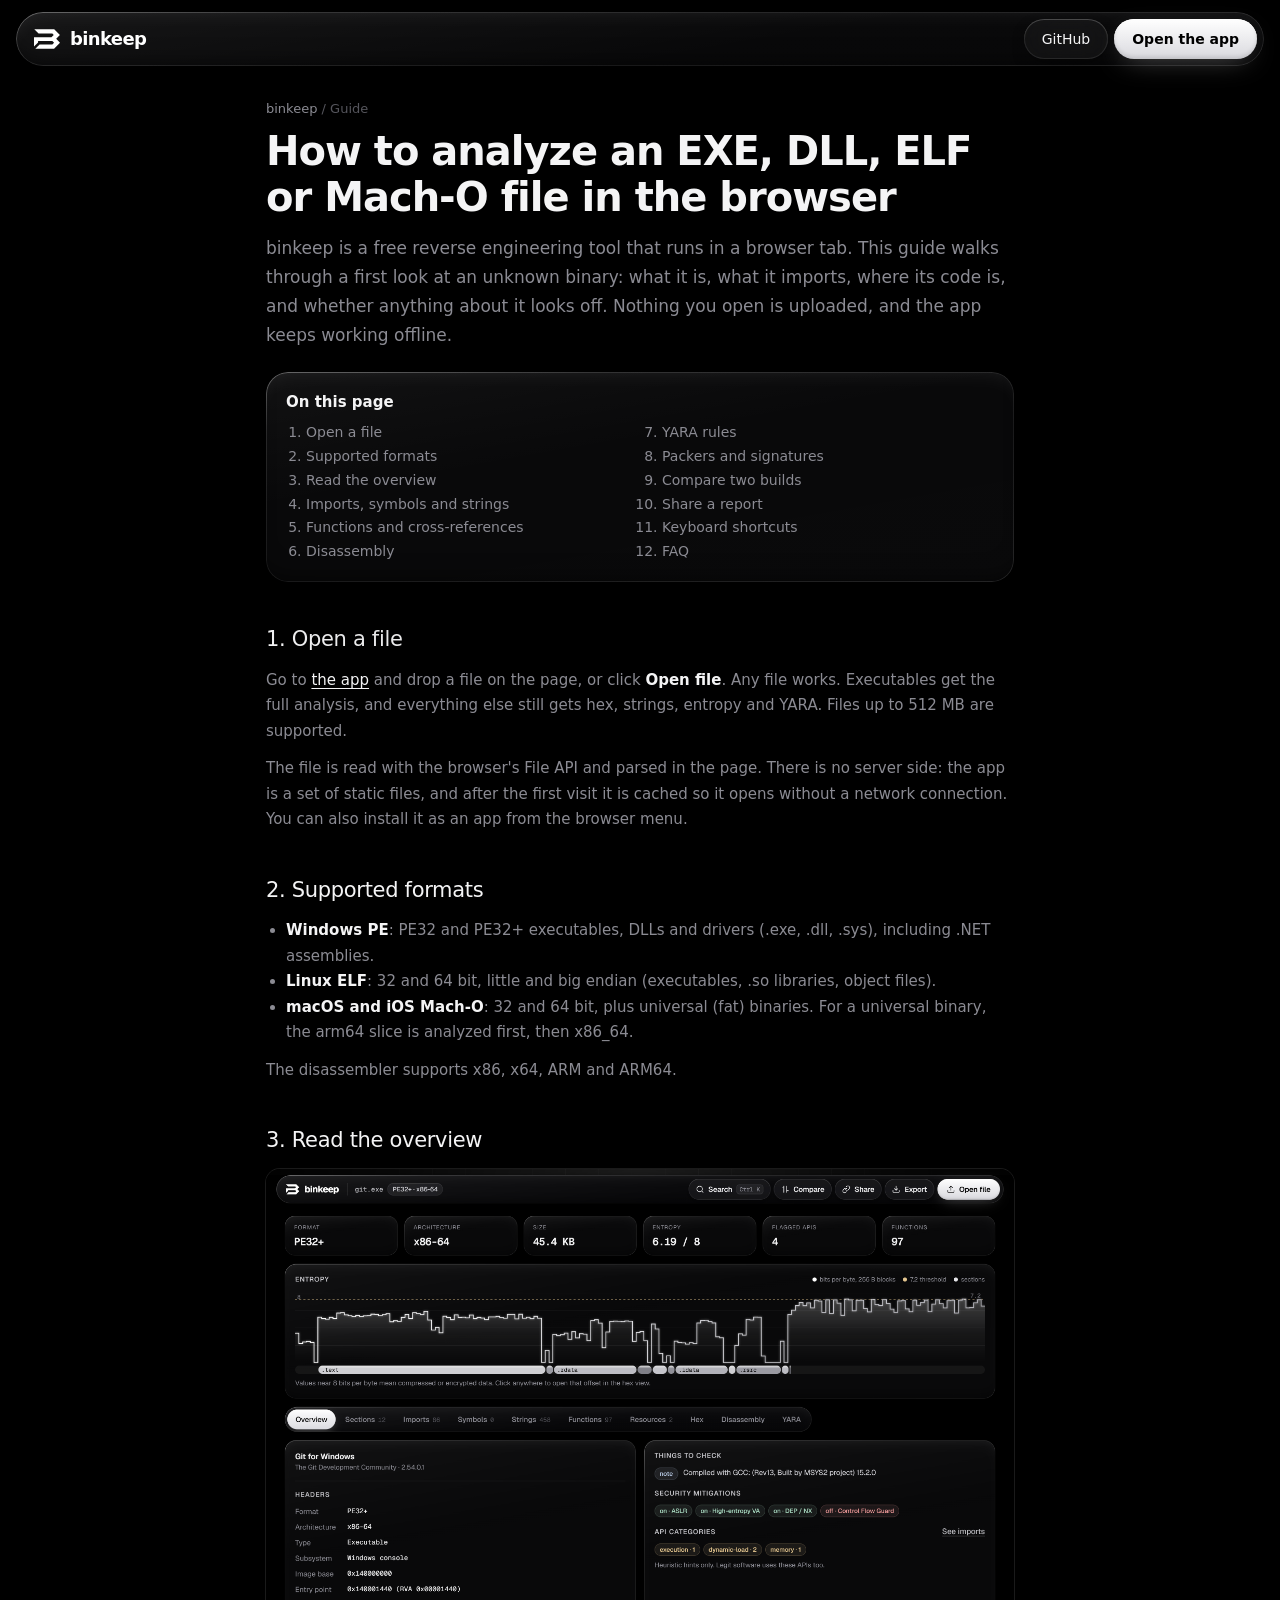
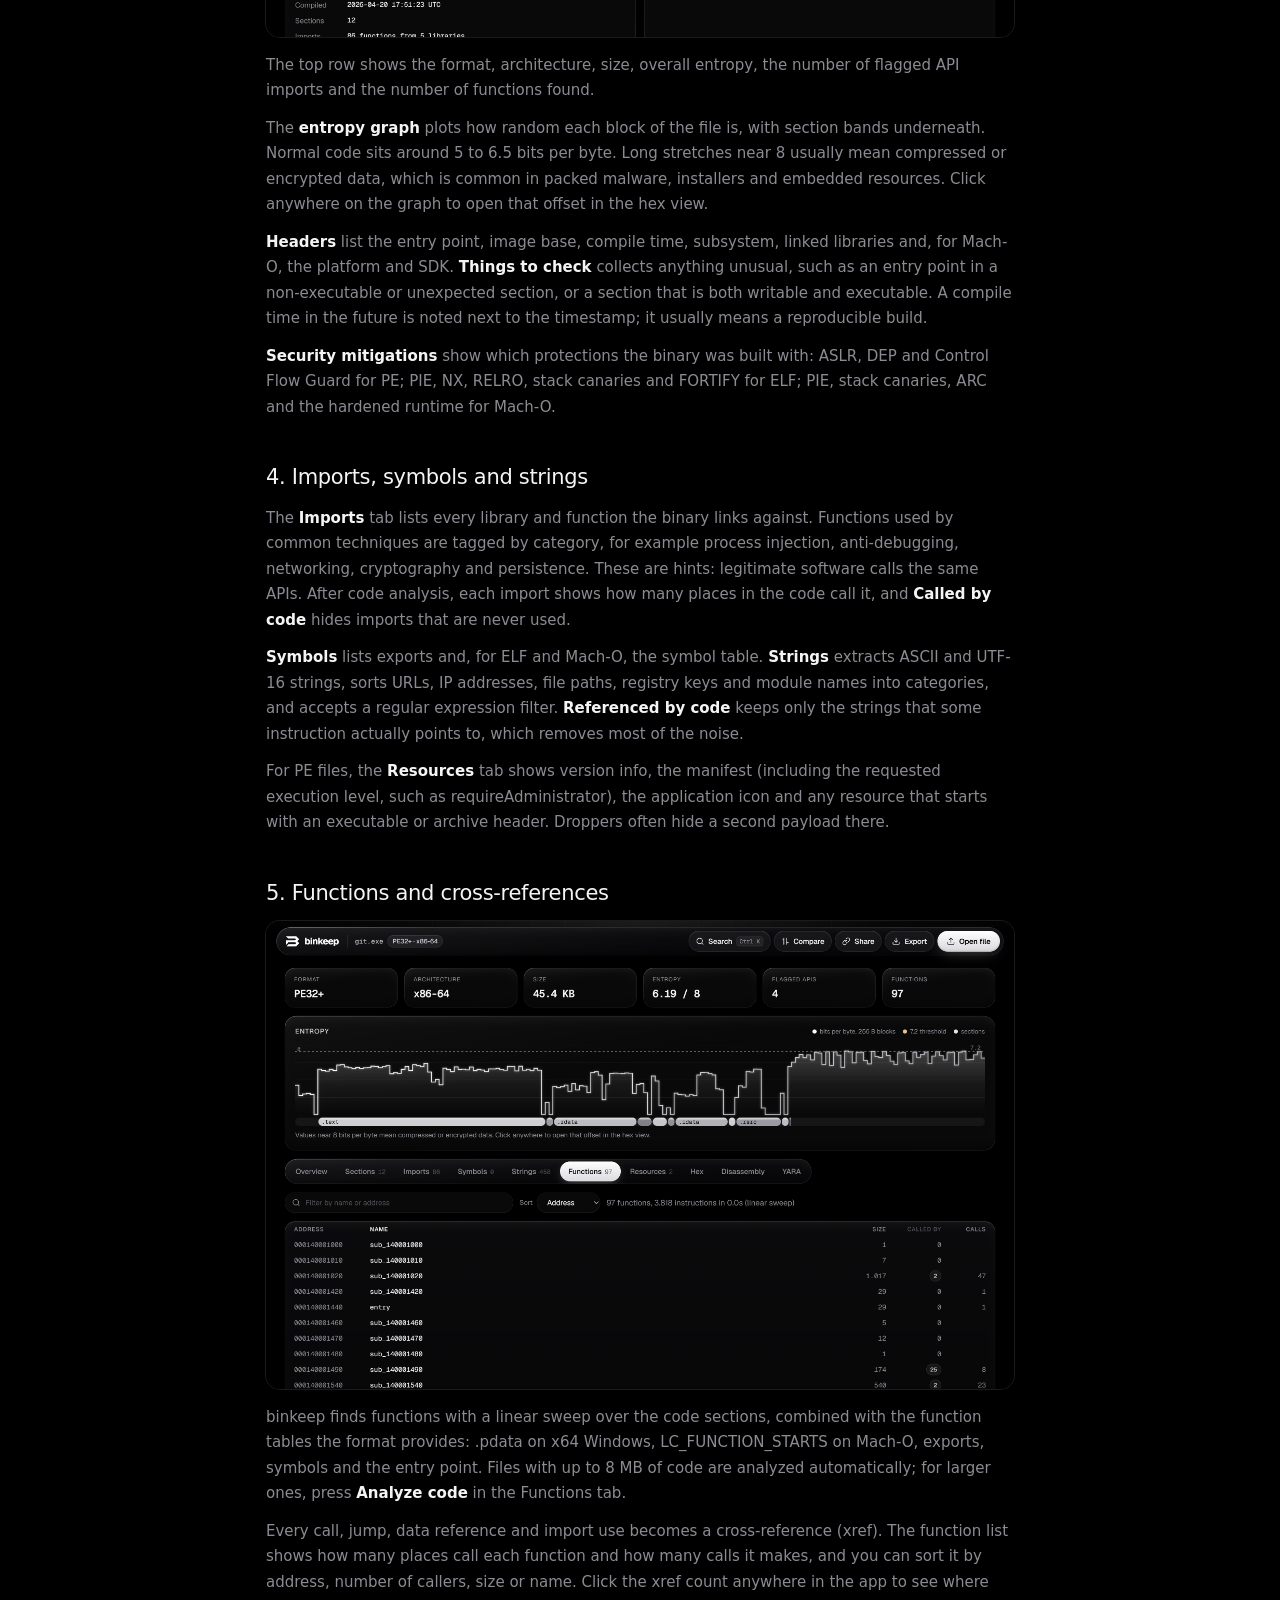
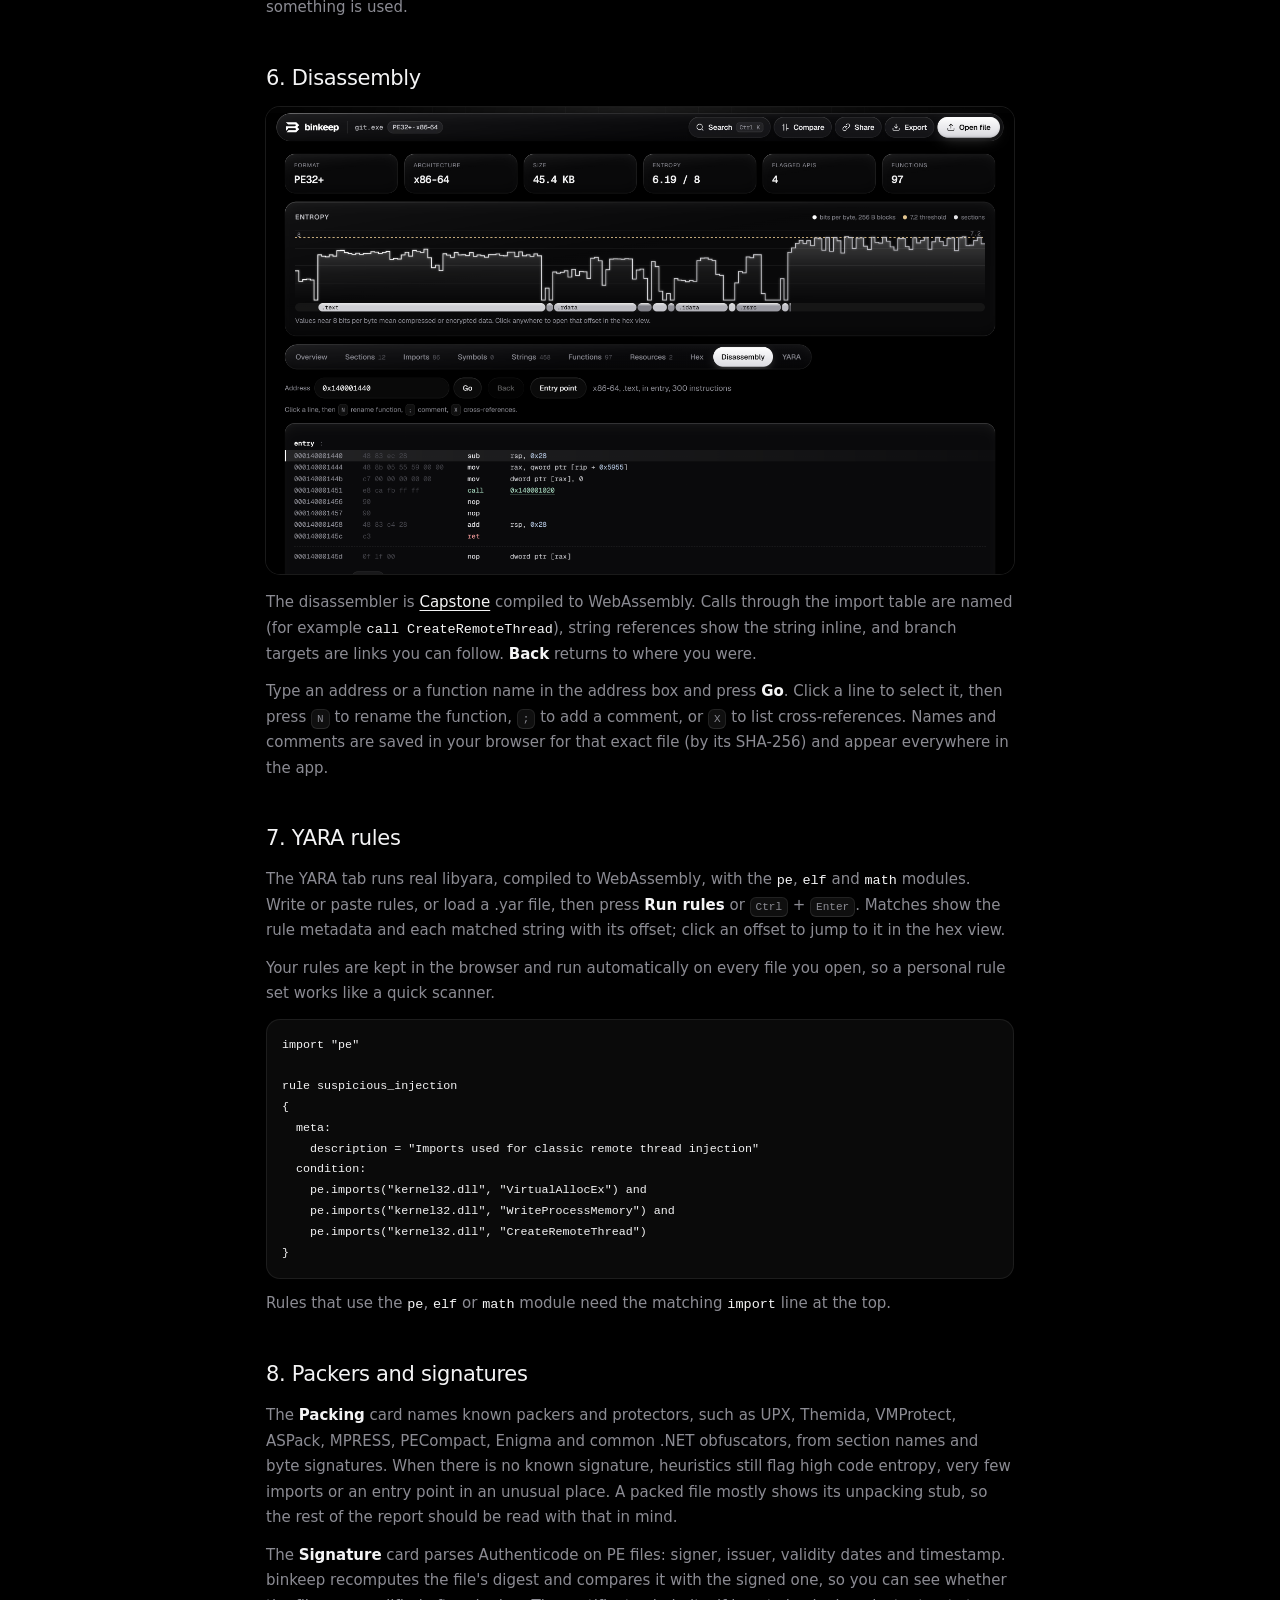
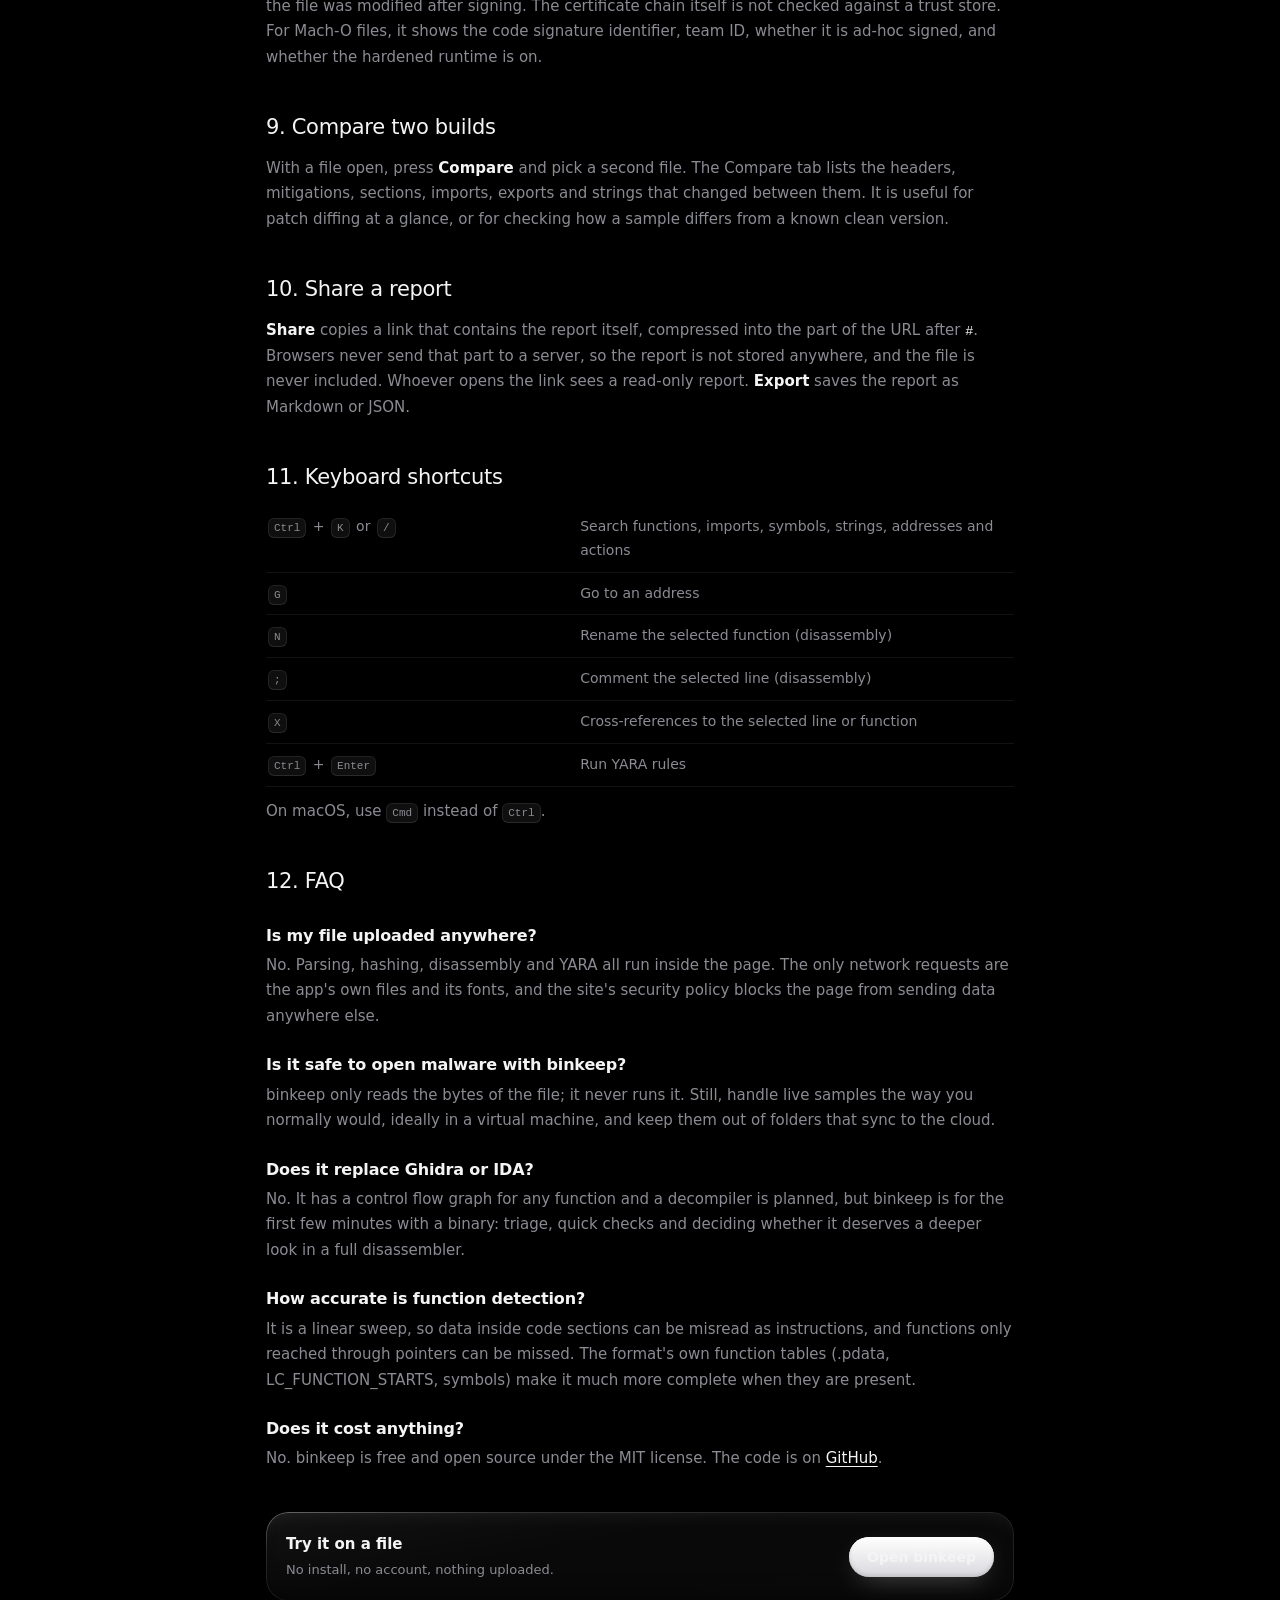
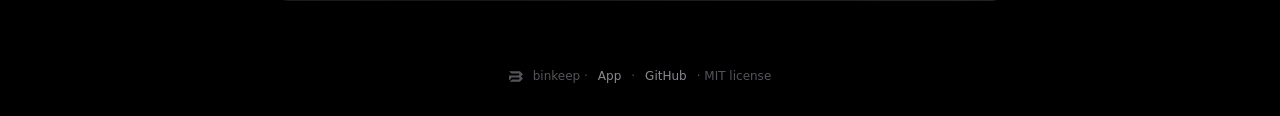
==== commit 2d642b0c: "Add control flow graph view, polish disassembly, decompiler and AI mode placeholders - Graph tab: ba" ====
--- a/guide.html
+++ b/guide.html
@@ -191,7 +191,7 @@
       <h3>Is it safe to open malware with binkeep?</h3>
       <p>binkeep only reads the bytes of the file; it never runs it. Still, handle live samples the way you normally would, ideally in a virtual machine, and keep them out of folders that sync to the cloud.</p>
       <h3>Does it replace Ghidra or IDA?</h3>
-      <p>No. There is no decompiler or control-flow graph. binkeep is for the first few minutes with a binary: triage, quick checks and deciding whether it deserves a deeper look in a full disassembler.</p>
+      <p>No. It has a control flow graph for any function and a decompiler is planned, but binkeep is for the first few minutes with a binary: triage, quick checks and deciding whether it deserves a deeper look in a full disassembler.</p>
       <h3>How accurate is function detection?</h3>
       <p>It is a linear sweep, so data inside code sections can be misread as instructions, and functions only reached through pointers can be missed. The format's own function tables (.pdata, LC_FUNCTION_STARTS, symbols) make it much more complete when they are present.</p>
       <h3>Does it cost anything?</h3>
--- a/css/style.css
+++ b/css/style.css
@@ -732,3 +732,165 @@
 .doc-foot { padding: 0 16px 32px; flex-wrap: wrap; }
 @media (max-width: 480px) { .topbar .hide-sm { display: none; } }
 a.btn { text-decoration: none; }
+.star-btn svg { transition: fill 200ms var(--ease), stroke 200ms var(--ease); }
+.star-btn:hover svg { fill: #f5c542; stroke: #f5c542; }
+@media (max-width: 480px) { .actions:has(#compareBtn:not([hidden])) .star-btn { display: none; } }
+@media (max-width: 1100px) {
+  .actions:has(#compareBtn:not([hidden])) .star-btn { padding: 0; width: 40px; }
+  .actions:has(#compareBtn:not([hidden])) .star-btn .lbl { display: none; }
+}
+
+/* ---------- Control flow graph ---------- */
+.cfg-view {
+  position: relative; overflow: hidden; height: max(440px, calc(100dvh - 300px)); border-radius: var(--r-lg);
+  background: radial-gradient(circle at 1px 1px, rgba(255,255,255,0.075) 1px, transparent 0) 0 0 / 22px 22px, rgba(255,255,255,0.012);
+  box-shadow: inset 0 0 0 1px var(--line-strong);
+  cursor: grab; touch-action: none; user-select: none; -webkit-user-select: none;
+}
+.cfg-view.dragging { cursor: grabbing; }
+.cfg-view:focus-visible { outline-offset: -2px; }
+.cfg-canvas { position: absolute; left: 0; top: 0; transform-origin: 0 0; will-change: transform; }
+.cfg-canvas.glide { transition: transform 380ms var(--ease); }
+svg.cfg-edges { position: absolute; left: 0; top: 0; overflow: visible; stroke: none; pointer-events: none; }
+.cfg-edges path { fill: none; stroke-width: 1.6; }
+.cfg-edges marker path { stroke: none; }
+.cfg-edges path.e-true { stroke: var(--ok); }
+.cfg-edges path.e-false { stroke: var(--danger); }
+.cfg-edges path.e-jmp { stroke: var(--info); }
+.cfg-edges marker path.e-true { fill: var(--ok); }
+.cfg-edges marker path.e-false { fill: var(--danger); }
+.cfg-edges marker path.e-jmp { fill: var(--info); }
+.cfg-edges path.back { stroke-dasharray: 6 4; }
+.cfg-node {
+  position: absolute; width: max-content; max-width: 760px; overflow: hidden;
+  font: 12px/1.7 var(--mono); background: #0d0d0f; border-radius: 12px;
+  box-shadow: inset 0 0 0 1px var(--line-strong), 0 12px 30px -14px rgba(0,0,0,0.95);
+}
+.cfg-node.entry { box-shadow: inset 0 0 0 1px rgba(255,255,255,0.4), 0 12px 30px -14px rgba(0,0,0,0.95); }
+.cfg-node.flash { animation: cfg-flash 1100ms var(--ease); }
+@keyframes cfg-flash { 0%, 35% { box-shadow: inset 0 0 0 2px #fff, 0 0 0 6px rgba(255,255,255,0.12); } }
+.cfg-head { padding: 5px 12px; font-weight: 600; color: var(--fg); white-space: pre; border-bottom: 1px solid var(--line); background: rgba(255,255,255,0.035); }
+.cfg-node.entry .cfg-head { background: rgba(255,255,255,0.08); }
+.cfg-row { padding: 0 12px; white-space: pre; }
+.cfg-row:hover { background: rgba(255,255,255,0.04); }
+.cfg-row.sel { background: rgba(255,255,255,0.09); box-shadow: inset 2px 0 0 #fff; }
+.cfg-row .d-ops .link { color: var(--c-call); text-decoration-color: rgba(167, 216, 191, 0.3); }
+.cfg-row .d-ops .link[data-cfgblock] { color: var(--c-jump); text-decoration-color: rgba(227, 197, 143, 0.3); }
+.zoom-group { display: inline-flex; gap: 4px; }
+.zoom-group .btn { padding: 0 14px; font-variant-numeric: tabular-nums; }
+#cfgZoom { min-width: 68px; }
+.cfg-key { display: inline-flex; align-items: center; gap: 6px; margin-right: 14px; }
+.cfg-key i { width: 18px; height: 2px; border-radius: 2px; }
+.cfg-key i.e-true { background: var(--ok); }
+.cfg-key i.e-false { background: var(--danger); }
+.cfg-key i.e-jmp { background: var(--info); }
+
+/* ---------- Coming soon: decompiler tab + AI mode ---------- */
+.soon {
+  display: inline-block; margin-left: 7px; padding: 2px 7px; border-radius: var(--r-pill); vertical-align: 1px;
+  font: 600 10px/1.4 var(--sans); letter-spacing: 0.06em; text-transform: uppercase;
+  color: var(--warn); background: rgba(227, 197, 143, 0.08); box-shadow: inset 0 0 0 1px rgba(227, 197, 143, 0.25);
+}
+.tabs button[aria-selected="true"] .soon { color: #6b5321; background: rgba(0,0,0,0.06); box-shadow: inset 0 0 0 1px rgba(0,0,0,0.15); }
+.soon-card { max-width: 720px; display: grid; gap: 14px; justify-items: start; padding: 28px; }
+.soon-card .soon { margin-left: 0; }
+.soon-card h3 { font-size: 22px; }
+.soon-card p { margin: 0; color: var(--fg-2); max-width: 60ch; }
+.soon-preview {
+  margin: 0; width: 100%; padding: 16px 18px; border-radius: var(--r-md); overflow-x: auto;
+  font: 13px/1.7 var(--mono); color: var(--fg-2); background: rgba(255,255,255,0.03); box-shadow: inset 0 0 0 1px var(--line);
+  filter: blur(2.5px); opacity: 0.6; user-select: none;
+}
+.ai-fab { -webkit-backdrop-filter: var(--glass-blur); backdrop-filter: var(--glass-blur); }
+.ai-fab-wrap { position: fixed; right: 20px; bottom: 20px; z-index: 70; display: grid; justify-items: end; gap: 10px; }
+  width: min(330px, calc(100vw - 32px)); padding: 20px; border-radius: 20px; display: grid; gap: 10px; justify-items: start;
+  background: rgba(14, 14, 16, 0.94); -webkit-backdrop-filter: var(--glass-blur); backdrop-filter: var(--glass-blur);
+  box-shadow: var(--spec-top), inset 0 0 0 1px var(--glass-edge), 0 30px 60px -20px rgba(0,0,0,1);
+  transform-origin: bottom right; animation: pop 240ms var(--spring);
+}
+@media (max-width: 480px) {
+  .ai-fab-wrap { right: 16px; bottom: 16px; }
+  .ai-soon { display: none; }
+  .cfg-view { height: max(380px, calc(100dvh - 330px)); }
+}
+
+/* ---------- Polish: token highlight, graph, listing, AI mode ---------- */
+::highlight(binkeep-tok) { background-color: rgba(227, 197, 143, 0.3); color: #fff; }
+
+.cfg-view {
+  background:
+    radial-gradient(900px 500px at 50% -20%, rgba(255,255,255,0.05), transparent 70%),
+    radial-gradient(circle at 1px 1px, rgba(255,255,255,0.085) 1px, transparent 0) var(--gx, 0) var(--gy, 0) / var(--gs, 22px) var(--gs, 22px),
+    #050506;
+}
+.cfg-view::after { content: ''; position: absolute; inset: 0; z-index: 1; pointer-events: none; border-radius: inherit; box-shadow: inset 0 0 90px 6px rgba(0,0,0,0.8), inset 0 0 0 1px rgba(255,255,255,0.1); }
+.cfg-node { background: linear-gradient(180deg, #151518, #0b0b0d 70%); border-radius: 14px; transition: opacity 220ms var(--ease), box-shadow 220ms var(--ease); }
+.cfg-head { display: flex; align-items: center; justify-content: space-between; gap: 18px; padding: 7px 12px; }
+.cfg-name::before { content: ''; display: inline-block; width: 7px; height: 7px; margin-right: 9px; border-radius: 50%; vertical-align: 1px; background: var(--faint); }
+.cfg-node.entry .cfg-name::before { background: #fff; box-shadow: 0 0 10px #fff; }
+.cfg-node.leaf .cfg-name::before { background: var(--c-ret); box-shadow: 0 0 8px rgba(239,154,154,0.7); }
+.cfg-tag { font: 600 10px/1 var(--sans); letter-spacing: 0.07em; text-transform: uppercase; color: var(--faint); }
+.cfg-node.entry .cfg-tag { color: var(--fg); }
+.cfg-node.leaf .cfg-tag { color: var(--c-ret); }
+.cfg-body { padding: 4px 0 6px; }
+.cfg-node.entry { box-shadow: inset 0 0 0 1px rgba(255,255,255,0.45), 0 0 0 4px rgba(255,255,255,0.04), 0 0 46px -8px rgba(255,255,255,0.22), 0 12px 30px -14px #000; }
+.cfg-canvas.focus .cfg-node:not(.hot) { opacity: 0.35; }
+.cfg-canvas.focus .cfg-edges path:not(.hot) { opacity: 0.12; }
+.cfg-node.hot:not(.near) { box-shadow: inset 0 0 0 1px rgba(255,255,255,0.6), 0 0 0 4px rgba(255,255,255,0.05), 0 0 40px -10px rgba(255,255,255,0.25), 0 18px 40px -14px #000; }
+.cfg-edges path { transition: opacity 220ms var(--ease), stroke-width 220ms var(--ease); }
+.cfg-edges path.e-true { color: var(--ok); }
+.cfg-edges path.e-false { color: var(--danger); }
+.cfg-edges path.e-jmp { color: var(--info); }
+.cfg-edges path.hot { stroke-width: 2.4; stroke-dasharray: 7 5; animation: cfg-flow 650ms linear infinite; filter: drop-shadow(0 0 3px currentColor); }
+@keyframes cfg-flow { to { stroke-dashoffset: -12; } }
+.cfg-canvas.enter .cfg-node { animation: cfg-in 480ms var(--spring) backwards; animation-delay: calc(var(--d) * 14ms); }
+.cfg-canvas.enter .cfg-edges { animation: fadein 700ms var(--ease) 180ms backwards; }
+@keyframes cfg-in { from { opacity: 0; transform: translateY(10px) scale(0.97); } }
+.cfg-mini {
+  position: absolute; right: 12px; top: 12px; z-index: 2; width: 168px; height: 120px; border-radius: 12px; cursor: crosshair;
+  background: rgba(10, 10, 12, 0.82); -webkit-backdrop-filter: blur(10px); backdrop-filter: blur(10px);
+  box-shadow: inset 0 0 0 1px var(--line-strong), 0 12px 30px -10px #000;
+}
+
+.d-label.fn {
+  margin-top: 14px; padding: 12px 18px 8px;
+  background: linear-gradient(90deg, rgba(255,255,255,0.075), rgba(255,255,255,0) 55%);
+  border-top: 1px solid rgba(255,255,255,0.08);
+}
+.d-label.fn > span::before { content: ''; display: inline-block; width: 7px; height: 7px; margin-right: 10px; border-radius: 50%; vertical-align: 2px; background: #fff; box-shadow: 0 0 10px rgba(255,255,255,0.8); }
+.d-label:not(.fn) > span { color: var(--c-jump); }
+.d-sep { border-top: 0; height: 1px; background: linear-gradient(90deg, rgba(255,255,255,0.14), transparent 70%); }
+.d-row:hover { box-shadow: inset 2px 0 0 rgba(255,255,255,0.25); }
+.d-mnem.call, .d-mnem.jump, .d-mnem.ret { font-weight: 500; }
+.d-cmt.api { text-shadow: 0 0 12px rgba(227,197,143,0.35); }
+
+.ai-fab {
+  min-height: 46px; padding: 0 16px 0 7px; gap: 10px;
+  background: rgba(14, 14, 16, 0.82);
+  box-shadow: var(--spec-top), inset 0 0 0 1px rgba(255,255,255,0.12), 0 18px 40px -14px #000;
+  transition: transform 380ms var(--spring), background 200ms var(--ease), box-shadow 200ms var(--ease);
+}
+.ai-fab:hover { background: rgba(24, 24, 28, 0.9); box-shadow: var(--spec-top), inset 0 0 0 1px rgba(255,255,255,0.22), 0 0 30px -10px rgba(255,255,255,0.25), 0 18px 40px -14px #000; }
+.ai-ico {
+  display: grid; place-items: center; width: 32px; height: 32px; border-radius: 50%;
+  background: radial-gradient(circle at 35% 30%, #ffffff, #c9c9d0 70%);
+  color: #000; box-shadow: 0 0 16px -2px rgba(255,255,255,0.45);
+}
+.ai-fab .ai-ico svg { width: 17px; height: 17px; stroke-width: 2; }
+.ai-lbl { font-weight: 600; letter-spacing: -0.005em; }
+.ai-soon { font: 500 11px var(--mono); color: var(--muted); padding-left: 10px; border-left: 1px solid var(--line-strong); }
+  display: grid; place-items: center; width: 62px; height: 62px; border-radius: 50%; color: #000;
+  background: radial-gradient(circle at 35% 30%, #ffffff, #c4c4cb 70%);
+  box-shadow: 0 0 0 6px rgba(255,255,255,0.05), 0 0 44px -4px rgba(255,255,255,0.4);
+}
+@media (max-width: 480px) { .cfg-mini { display: none; } }
+@media (max-width: 480px) { .ai-fab { min-height: 42px; padding: 0 14px 0 6px; } }
+
+.ai-fab .ai-ico { transition: transform 380ms var(--spring); }
+.ai-fab:active .ai-ico { transform: scale(0.85) rotate(-12deg); }
+.ai-fab.pulse .ai-ico { animation: ai-pulse 650ms var(--ease); }
+@keyframes ai-pulse {
+  0% { box-shadow: 0 0 0 0 rgba(255,255,255,0.7), 0 0 16px -2px rgba(255,255,255,0.45); transform: rotate(0); }
+  40% { transform: rotate(18deg) scale(1.08); }
+  100% { box-shadow: 0 0 0 16px rgba(255,255,255,0), 0 0 16px -2px rgba(255,255,255,0.45); transform: rotate(0); }
+}
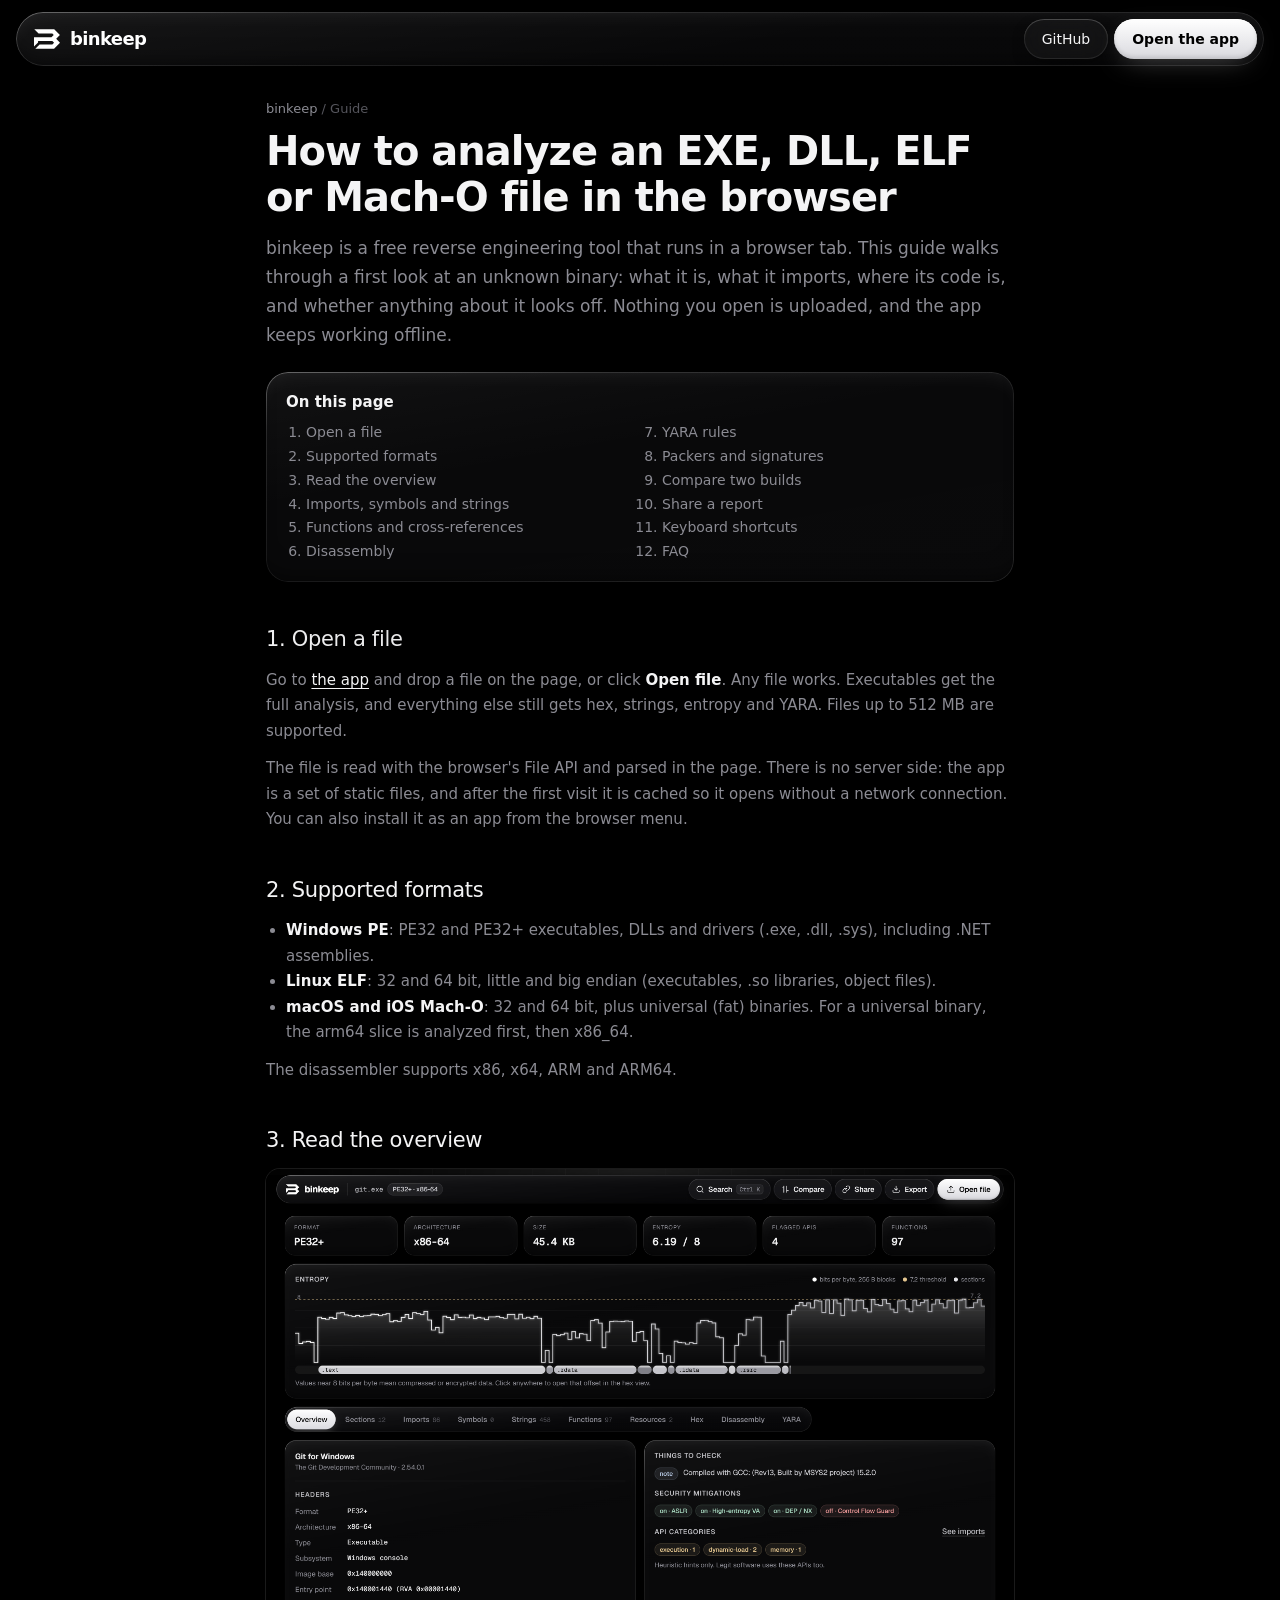
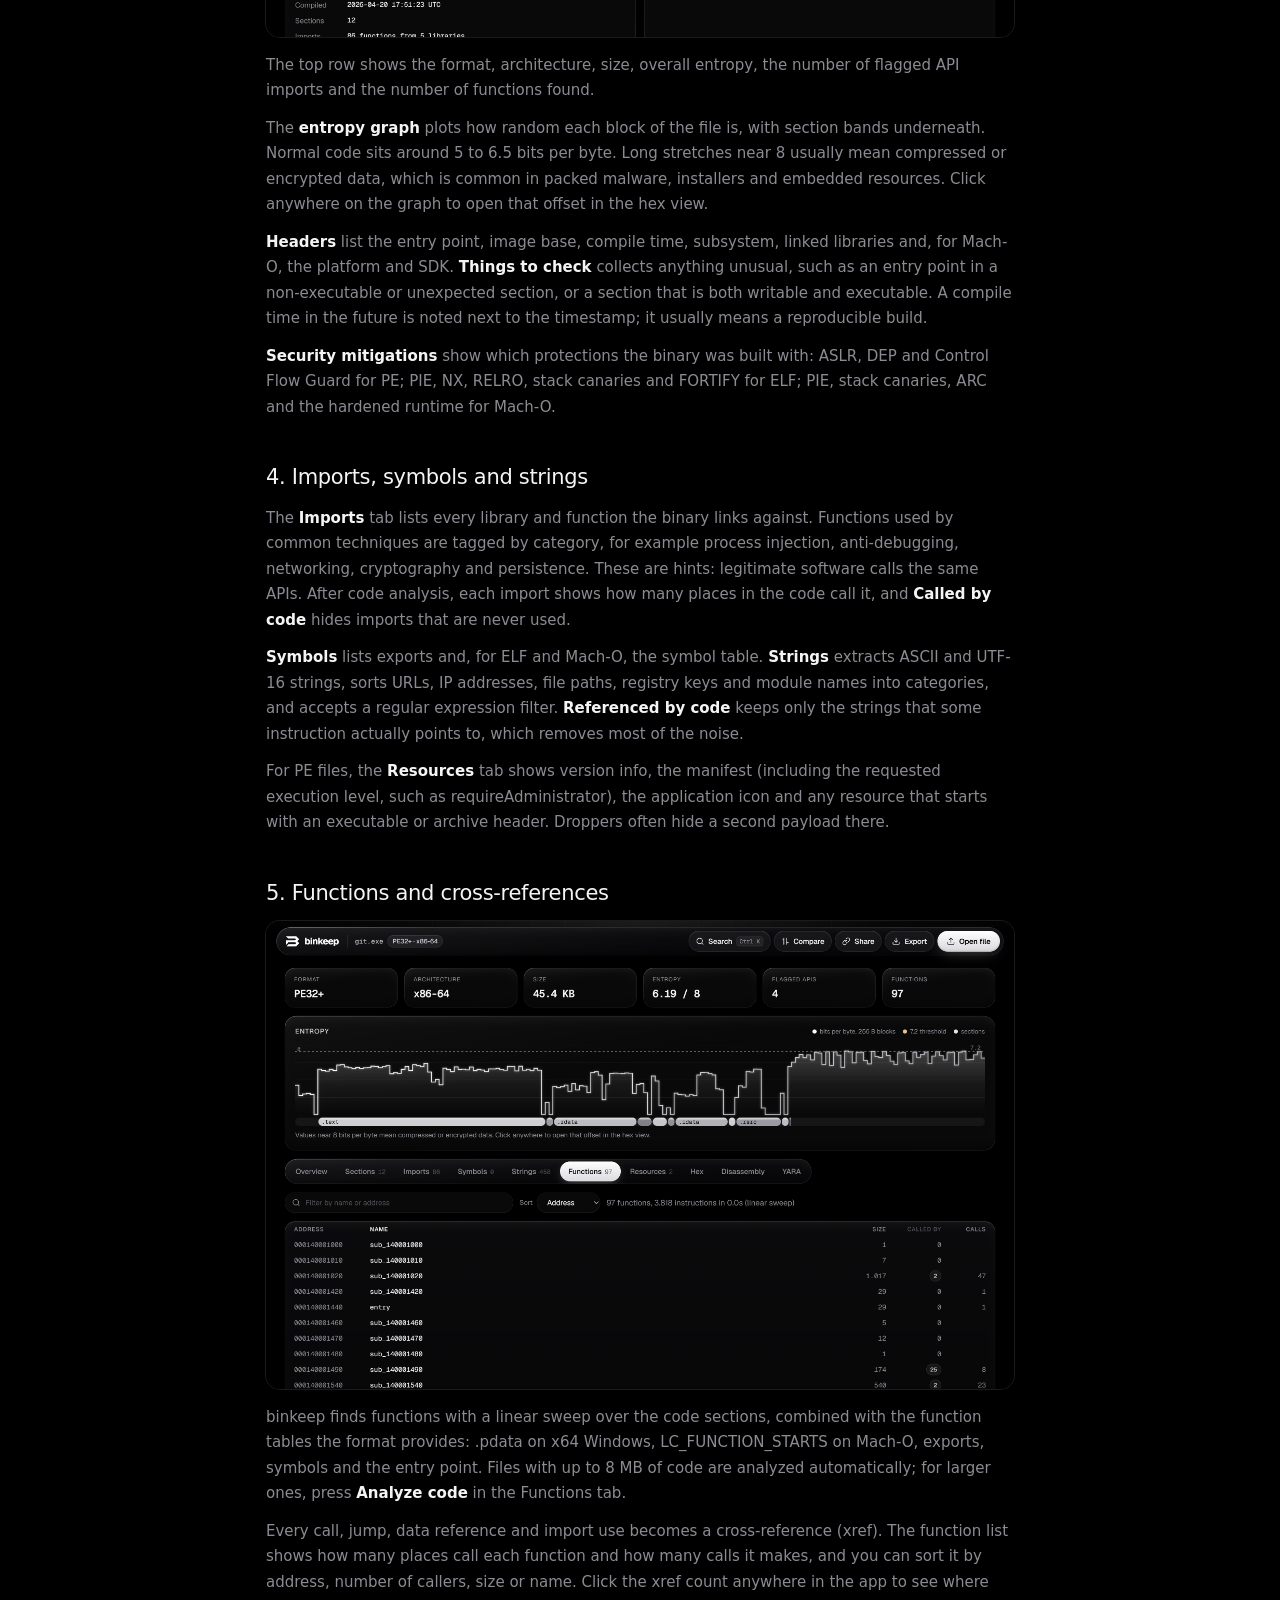
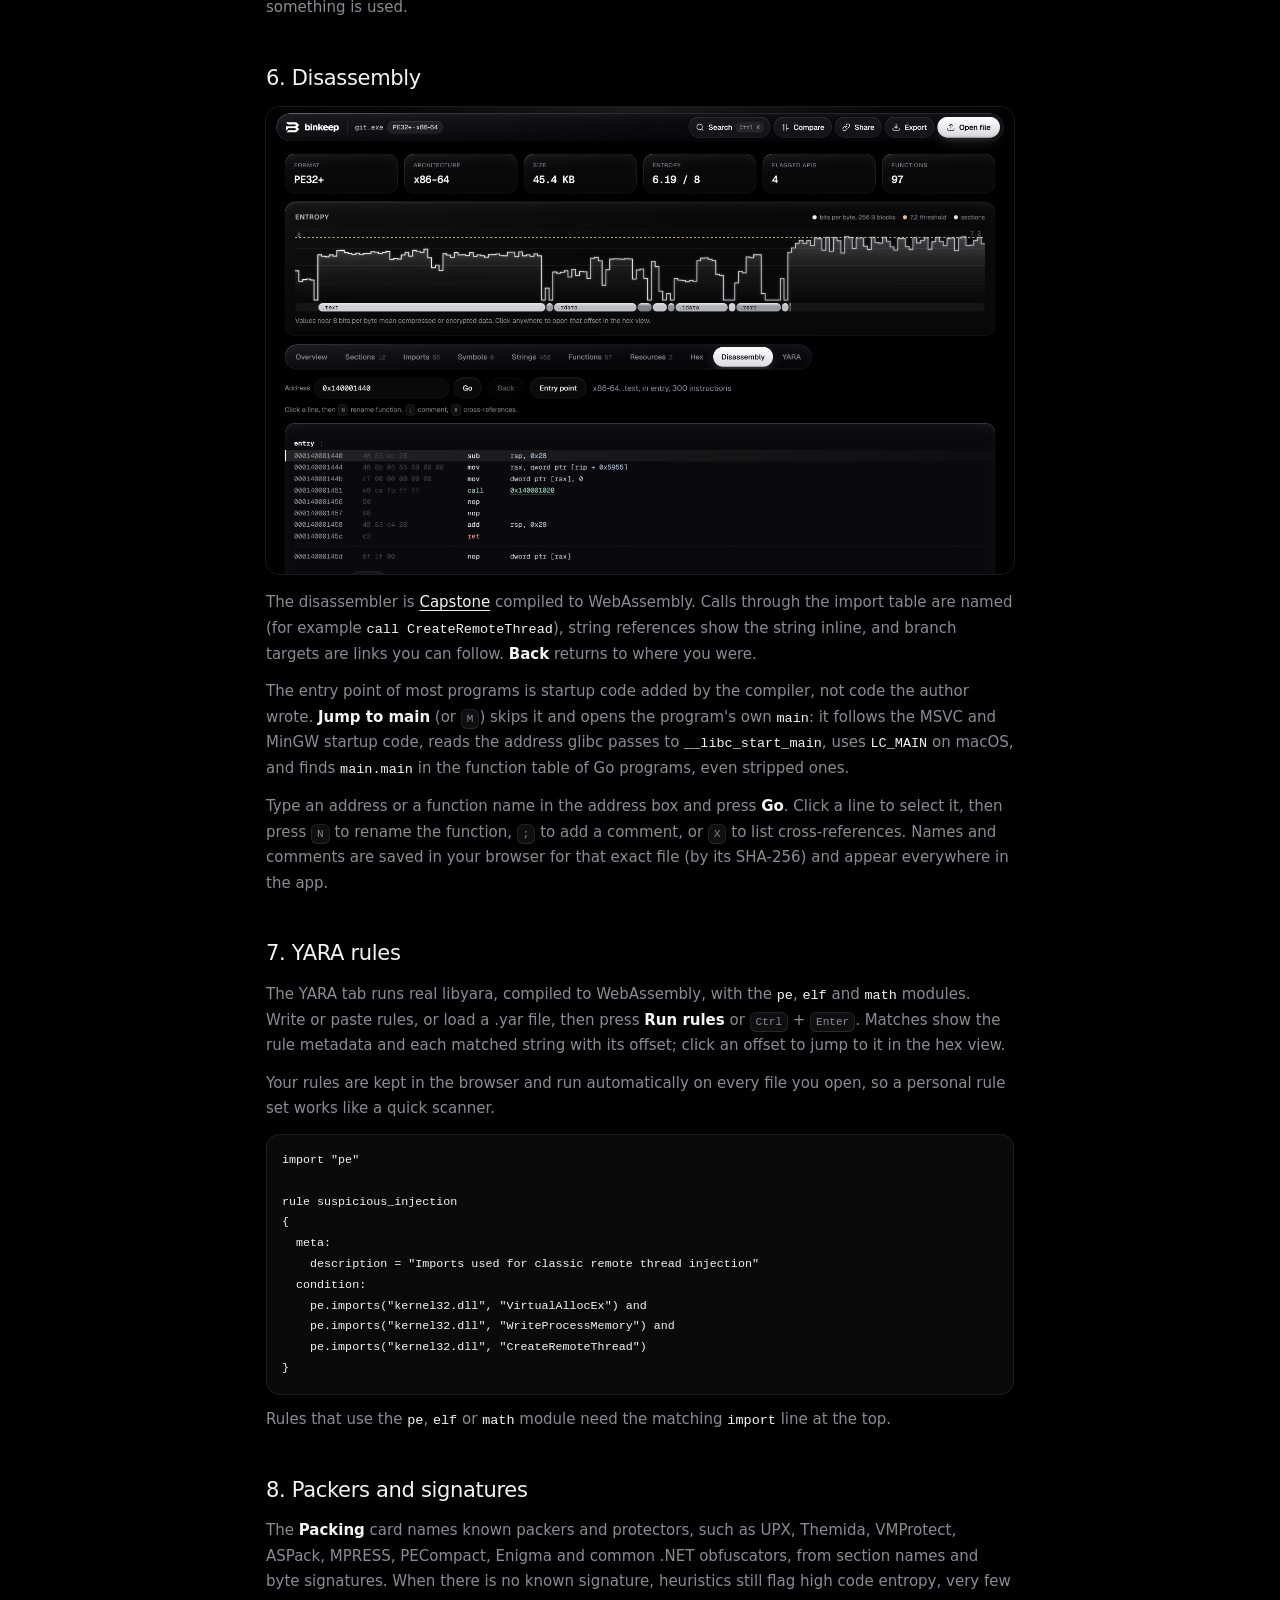
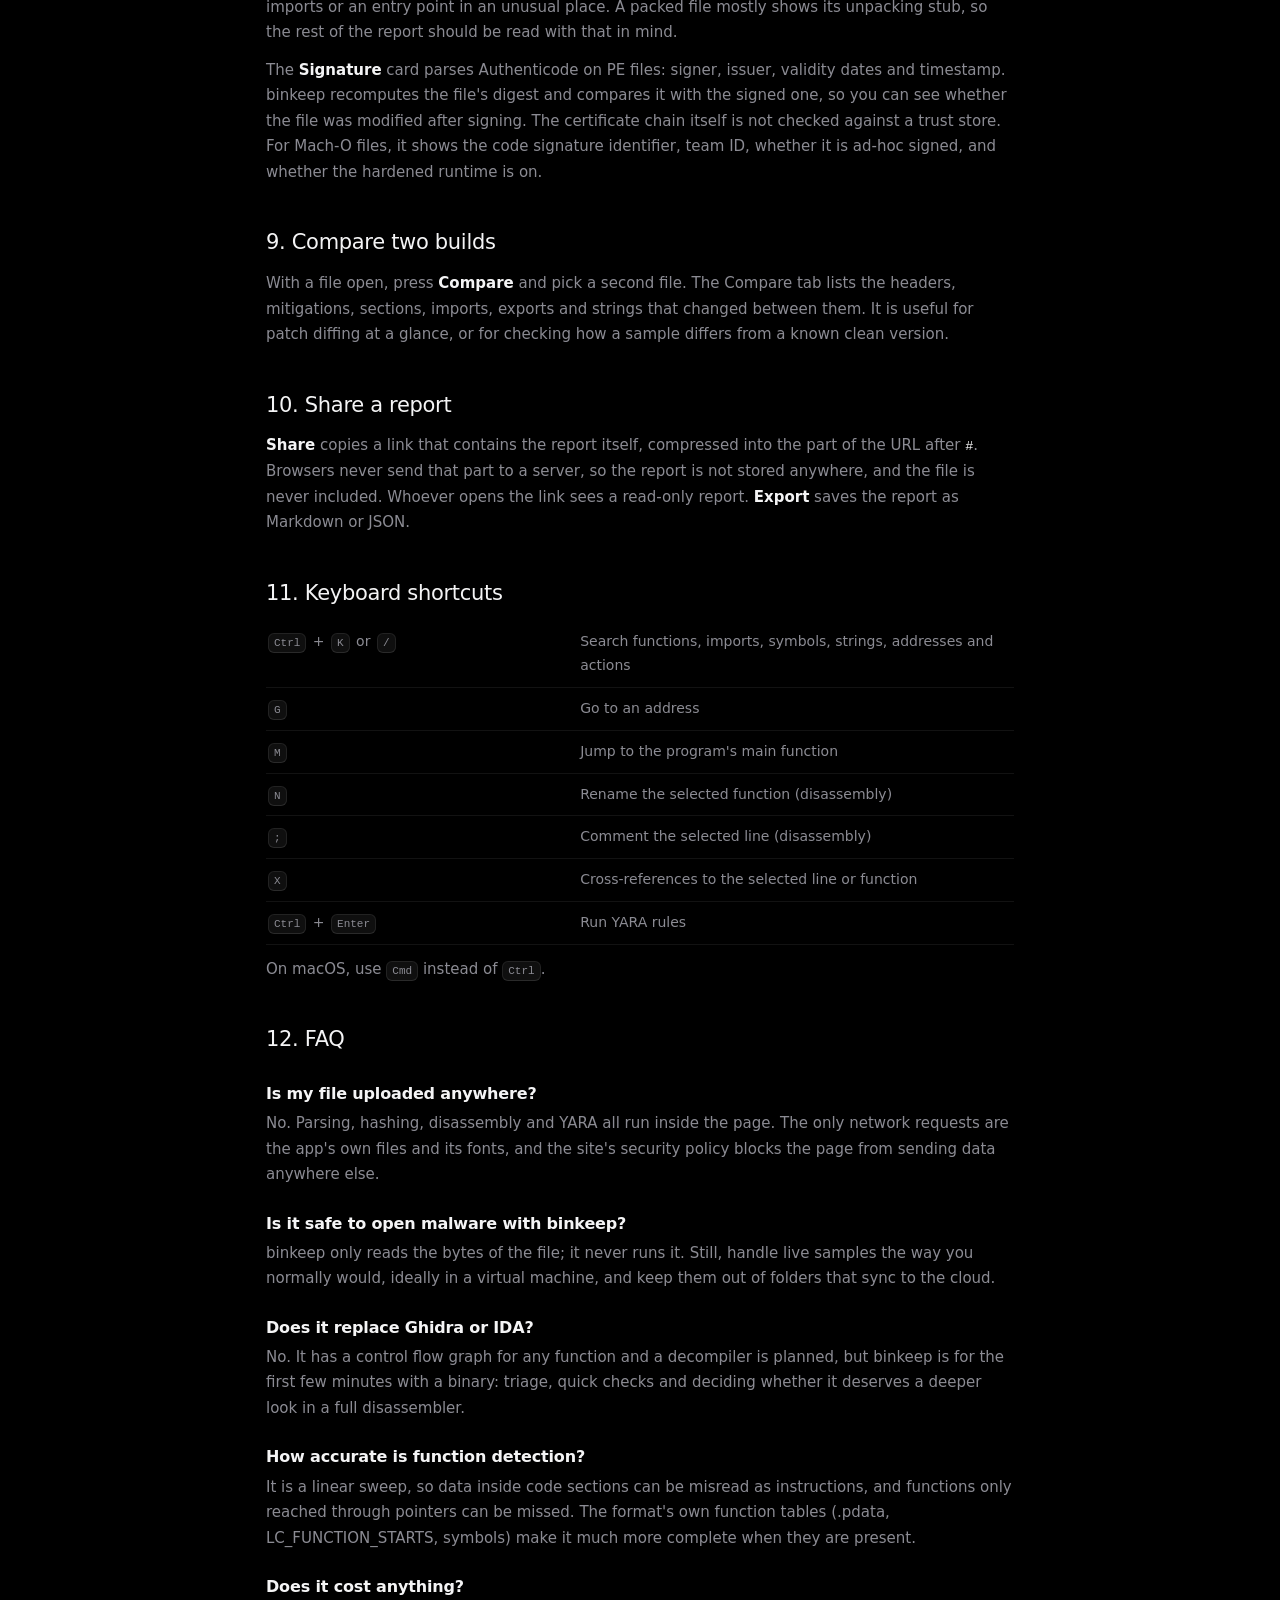
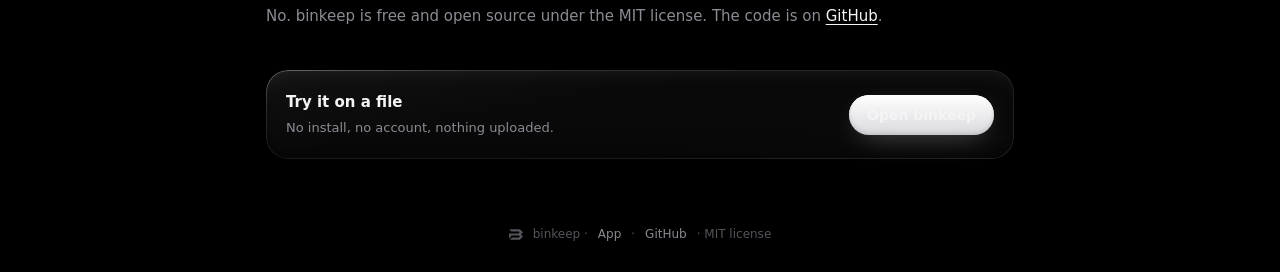
==== commit 18fbb2f5: "Add Jump to main: skip compiler startup code and open the program's own main Finds main through symb" ====
--- a/guide.html
+++ b/guide.html
@@ -132,6 +132,7 @@
       <h2>6. Disassembly</h2>
       <img class="shot" src="assets/screenshots/disasm.png" alt="binkeep disassembly view with addresses, bytes, mnemonics and clickable branch targets" width="1440" height="900" loading="lazy">
       <p>The disassembler is <a href="https://www.capstone-engine.org">Capstone</a> compiled to WebAssembly. Calls through the import table are named (for example <code>call CreateRemoteThread</code>), string references show the string inline, and branch targets are links you can follow. <b>Back</b> returns to where you were.</p>
+      <p>The entry point of most programs is startup code added by the compiler, not code the author wrote. <b>Jump to main</b> (or <kbd class="kbd">M</kbd>) skips it and opens the program's own <code>main</code>: it follows the MSVC and MinGW startup code, reads the address glibc passes to <code>__libc_start_main</code>, uses <code>LC_MAIN</code> on macOS, and finds <code>main.main</code> in the function table of Go programs, even stripped ones.</p>
       <p>Type an address or a function name in the address box and press <b>Go</b>. Click a line to select it, then press <kbd class="kbd">N</kbd> to rename the function, <kbd class="kbd">;</kbd> to add a comment, or <kbd class="kbd">X</kbd> to list cross-references. Names and comments are saved in your browser for that exact file (by its SHA-256) and appear everywhere in the app.</p>
     </section>
 
@@ -175,6 +176,7 @@
         <tbody>
           <tr><td><kbd class="kbd">Ctrl</kbd> + <kbd class="kbd">K</kbd> or <kbd class="kbd">/</kbd></td><td>Search functions, imports, symbols, strings, addresses and actions</td></tr>
           <tr><td><kbd class="kbd">G</kbd></td><td>Go to an address</td></tr>
+          <tr><td><kbd class="kbd">M</kbd></td><td>Jump to the program's main function</td></tr>
           <tr><td><kbd class="kbd">N</kbd></td><td>Rename the selected function (disassembly)</td></tr>
           <tr><td><kbd class="kbd">;</kbd></td><td>Comment the selected line (disassembly)</td></tr>
           <tr><td><kbd class="kbd">X</kbd></td><td>Cross-references to the selected line or function</td></tr>
--- a/css/style.css
+++ b/css/style.css
@@ -894,3 +894,44 @@
   40% { transform: rotate(18deg) scale(1.08); }
   100% { box-shadow: 0 0 0 16px rgba(255,255,255,0), 0 0 16px -2px rgba(255,255,255,0.45); transform: rotate(0); }
 }
+
+/* ---------- Quick read (plain-language summary) ---------- */
+.brief { display: grid; grid-template-columns: minmax(220px, 0.75fr) 2fr; gap: 18px 28px; align-items: start; padding: 22px 24px; }
+.brief-kicker { font: 600 11px var(--sans); letter-spacing: 0.1em; text-transform: uppercase; color: var(--muted); }
+.brief-head h3 { margin-top: 6px; font-size: 24px; line-height: 1.2; letter-spacing: -0.02em; }
+.brief-head p { margin: 6px 0 0; font: 13px var(--mono); }
+.brief-list { list-style: none; margin: 0; padding: 0; display: grid; grid-template-columns: repeat(2, minmax(0, 1fr)); gap: 8px; }
+.b-item {
+  display: flex; align-items: flex-start; gap: 11px; width: 100%; height: 100%; padding: 10px 12px; border: 0; border-radius: 12px;
+  font: inherit; color: var(--fg); text-align: left; background: rgba(255,255,255,0.025); box-shadow: inset 0 0 0 1px var(--line);
+}
+button.b-item { cursor: pointer; transition: background 160ms var(--ease), box-shadow 160ms var(--ease); }
+button.b-item:hover { background: rgba(255,255,255,0.06); box-shadow: inset 0 0 0 1px var(--line-strong); }
+.b-ico { flex: none; display: grid; place-items: center; width: 22px; height: 22px; margin-top: 0; border-radius: 50%; }
+.b-ico svg { width: 14px; height: 14px; stroke-width: 2.4; }
+.b-ok .b-ico { color: var(--ok); background: rgba(167, 216, 191, 0.12); }
+.b-warn .b-ico { color: var(--warn); background: rgba(227, 197, 143, 0.13); }
+.b-bad .b-ico { color: var(--danger); background: rgba(239, 154, 154, 0.14); }
+.b-info .b-ico { color: var(--info); background: rgba(180, 198, 224, 0.12); }
+.b-idle .b-ico { color: var(--muted); background: rgba(255, 255, 255, 0.06); }
+.b-bad .b-item { background: rgba(239, 154, 154, 0.05); box-shadow: inset 0 0 0 1px rgba(239, 154, 154, 0.16); }
+.b-text { display: grid; gap: 2px; min-width: 0; padding-top: 1px; }
+.b-text b { font-weight: 500; font-size: 14px; line-height: 1.4; overflow-wrap: anywhere; }
+.b-text span { font-size: 12.5px; line-height: 1.45; color: var(--muted); }
+.b-idle .b-text b { color: var(--fg-2); font-weight: 400; }
+.brief-note { grid-column: 1 / -1; margin: 0; }
+@media (max-width: 820px) {
+  .brief { grid-template-columns: 1fr; padding: 18px; }
+  .brief-list { grid-template-columns: 1fr; }
+  .brief-head h3 { font-size: 21px; }
+}
+
+/* ---------- Tooltips ---------- */
+.tip { cursor: help; text-decoration: underline dotted rgba(255,255,255,0.4); text-decoration-thickness: 1px; text-underline-offset: 4px; }
+.tip:hover { text-decoration-color: rgba(255,255,255,0.8); }
+.tipbox {
+  position: fixed; z-index: 90; max-width: min(310px, calc(100vw - 24px)); padding: 10px 13px; border-radius: 12px; pointer-events: none;
+  font: 400 13px/1.5 var(--sans); letter-spacing: normal; text-transform: none; color: var(--fg);
+  background: rgba(16, 16, 18, 0.97); box-shadow: var(--spec-top), inset 0 0 0 1px var(--glass-edge), 0 16px 36px -12px #000;
+  animation: pop 160ms var(--ease);
+}
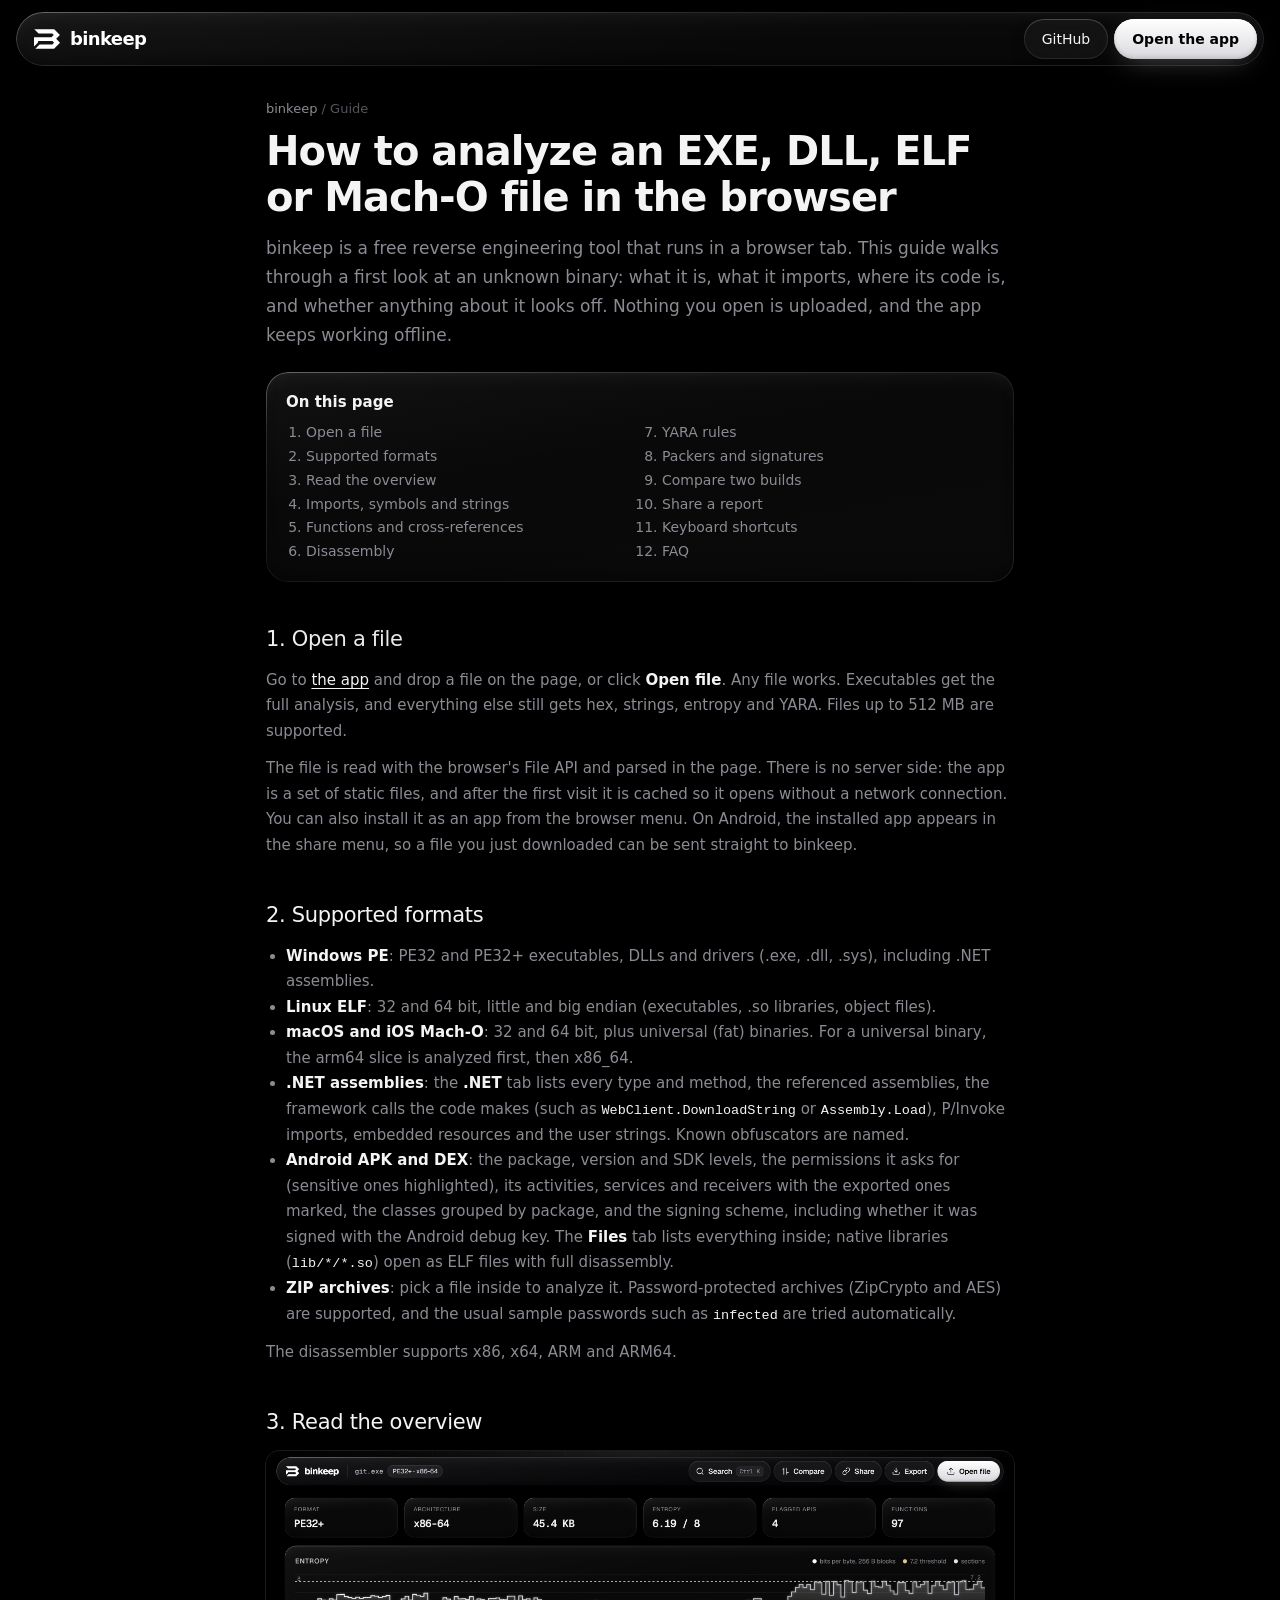
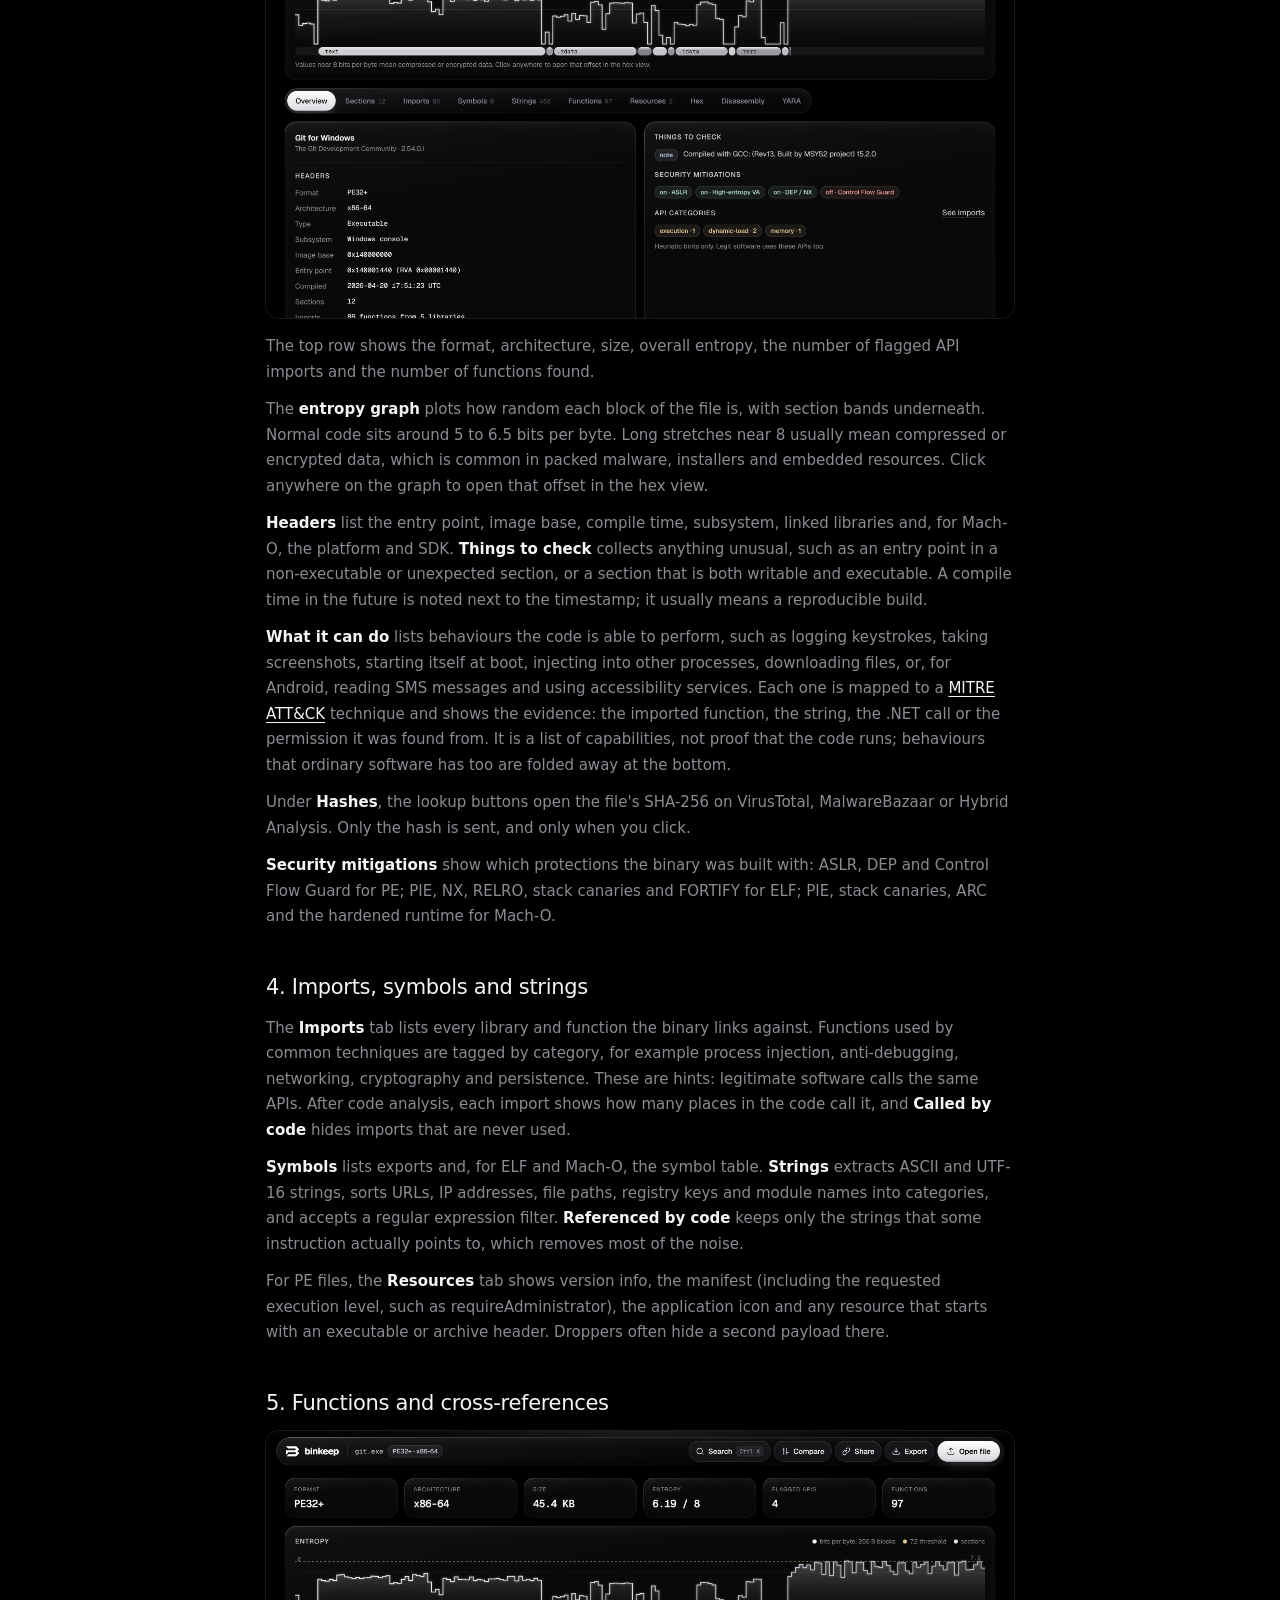
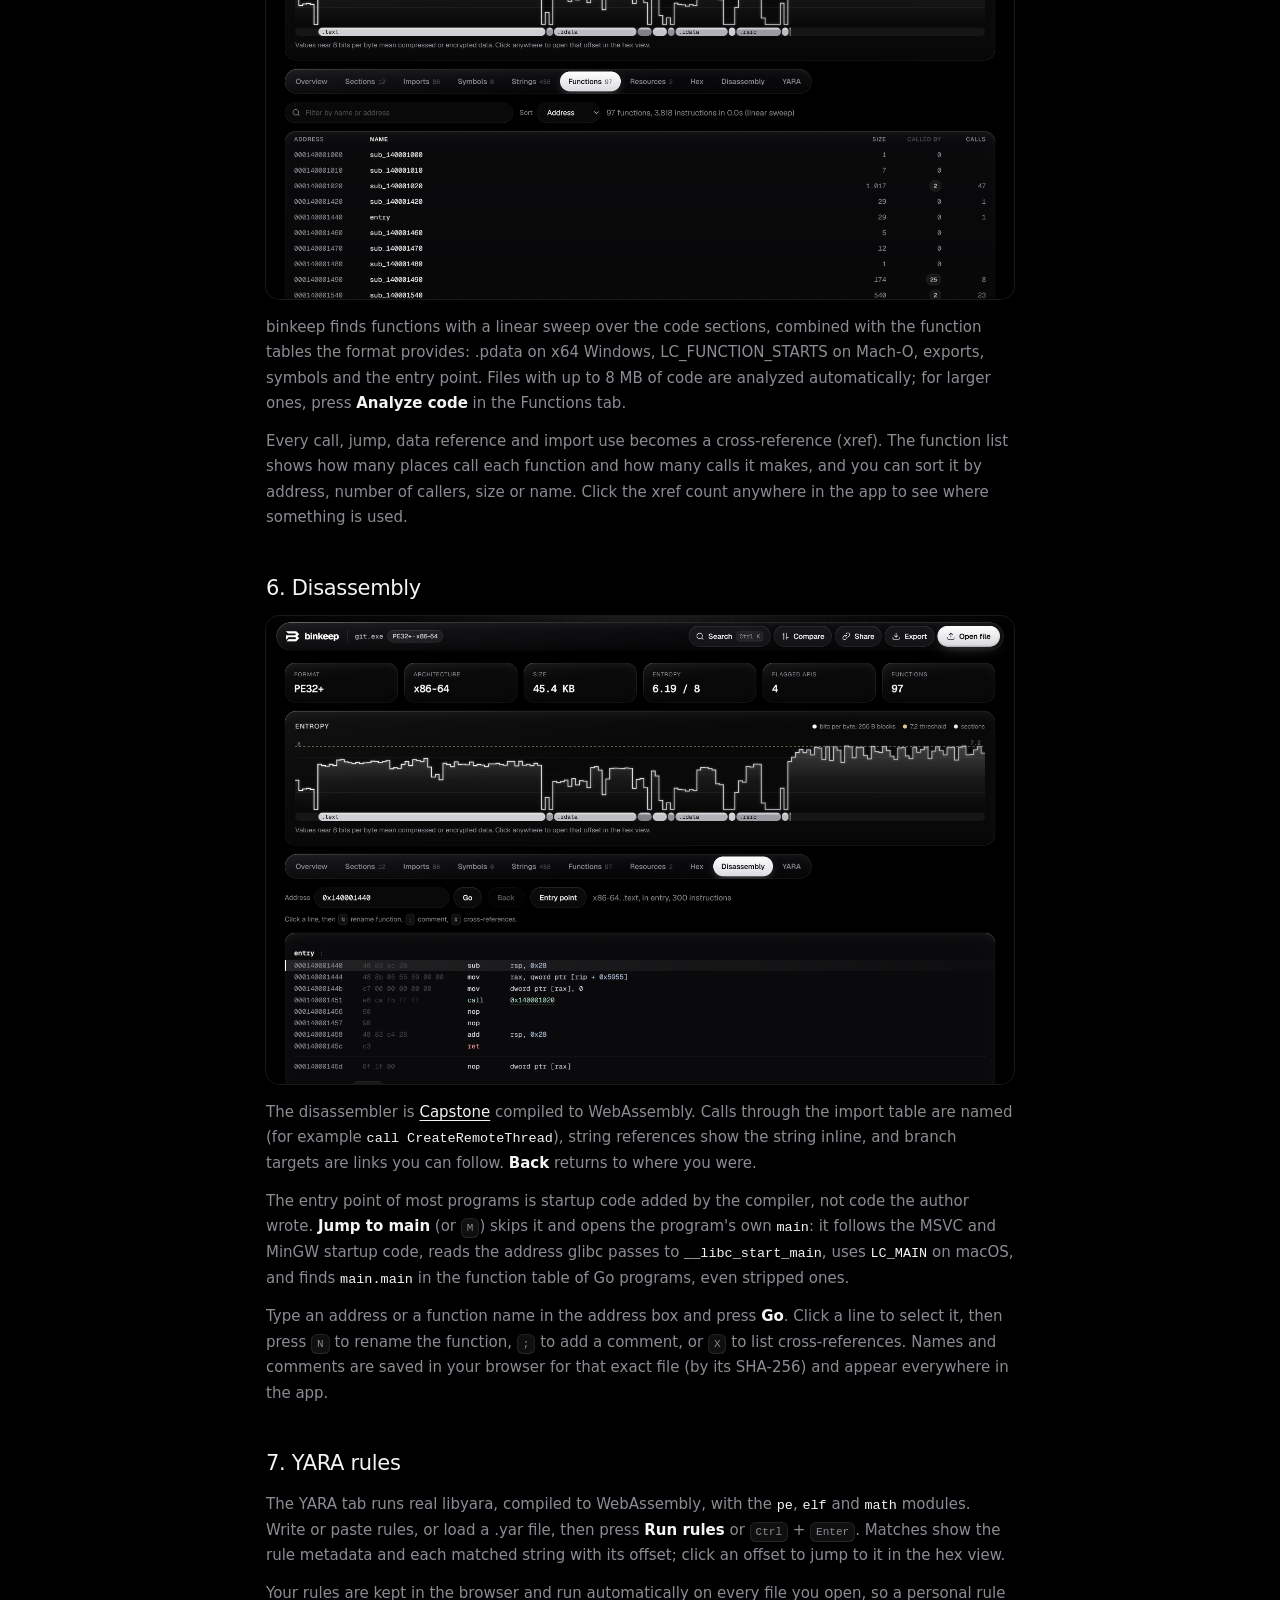
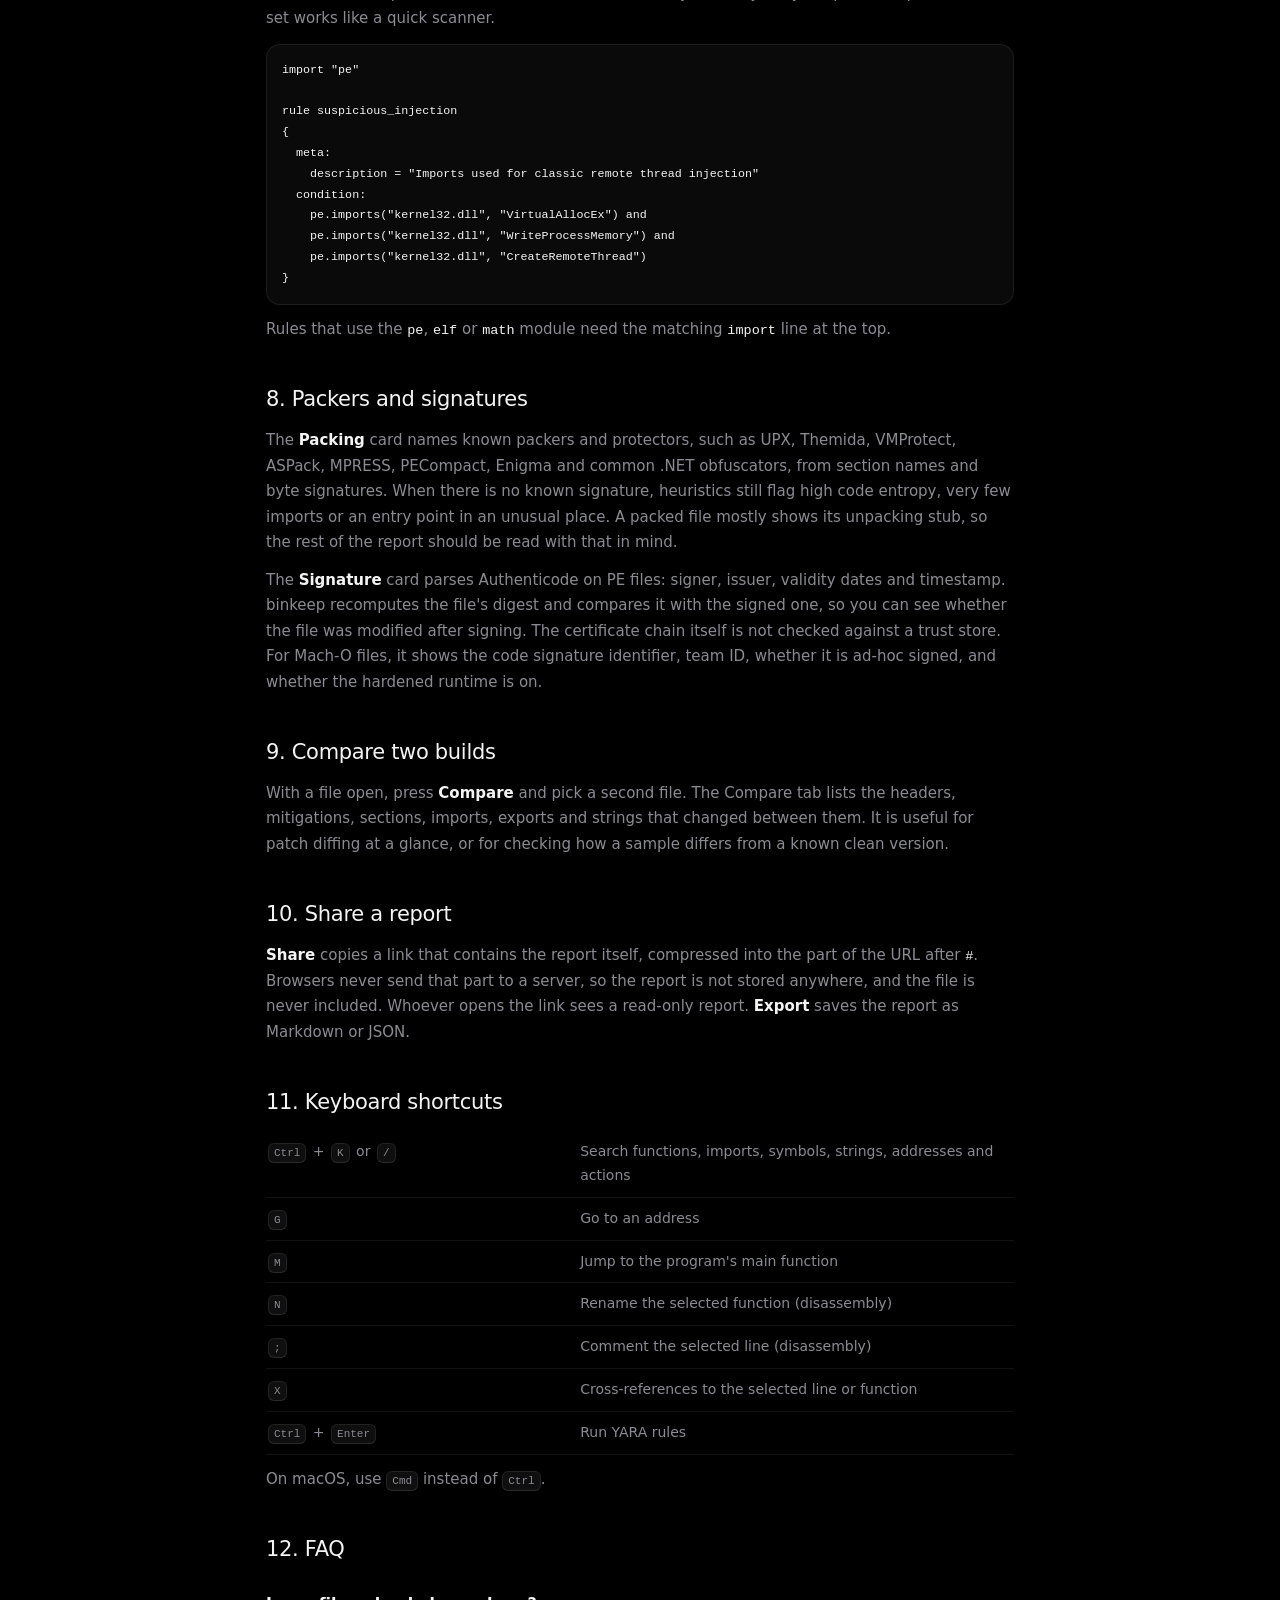
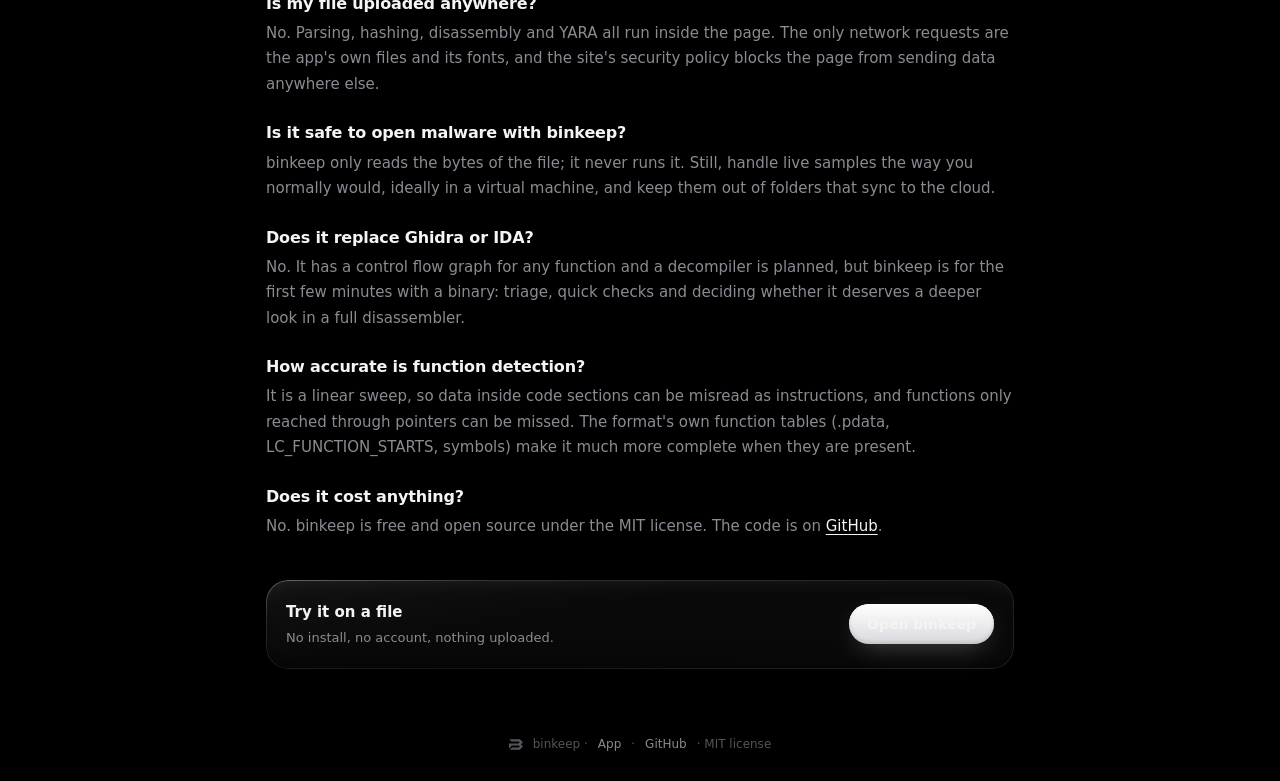
==== commit a0084a8f: "Add capabilities with MITRE ATT&CK, .NET, Android APK/DEX and ZIP support - What it can do: behaviou" ====
--- a/guide.html
+++ b/guide.html
@@ -92,7 +92,7 @@
     <section id="open">
       <h2>1. Open a file</h2>
       <p>Go to <a href="./">the app</a> and drop a file on the page, or click <b>Open file</b>. Any file works. Executables get the full analysis, and everything else still gets hex, strings, entropy and YARA. Files up to 512 MB are supported.</p>
-      <p>The file is read with the browser's File API and parsed in the page. There is no server side: the app is a set of static files, and after the first visit it is cached so it opens without a network connection. You can also install it as an app from the browser menu.</p>
+      <p>The file is read with the browser's File API and parsed in the page. There is no server side: the app is a set of static files, and after the first visit it is cached so it opens without a network connection. You can also install it as an app from the browser menu. On Android, the installed app appears in the share menu, so a file you just downloaded can be sent straight to binkeep.</p>
     </section>
 
     <section id="formats">
@@ -101,6 +101,9 @@
         <li><b>Windows PE</b>: PE32 and PE32+ executables, DLLs and drivers (.exe, .dll, .sys), including .NET assemblies.</li>
         <li><b>Linux ELF</b>: 32 and 64 bit, little and big endian (executables, .so libraries, object files).</li>
         <li><b>macOS and iOS Mach-O</b>: 32 and 64 bit, plus universal (fat) binaries. For a universal binary, the arm64 slice is analyzed first, then x86_64.</li>
+        <li><b>.NET assemblies</b>: the <b>.NET</b> tab lists every type and method, the referenced assemblies, the framework calls the code makes (such as <code>WebClient.DownloadString</code> or <code>Assembly.Load</code>), P/Invoke imports, embedded resources and the user strings. Known obfuscators are named.</li>
+        <li><b>Android APK and DEX</b>: the package, version and SDK levels, the permissions it asks for (sensitive ones highlighted), its activities, services and receivers with the exported ones marked, the classes grouped by package, and the signing scheme, including whether it was signed with the Android debug key. The <b>Files</b> tab lists everything inside; native libraries (<code>lib/*/*.so</code>) open as ELF files with full disassembly.</li>
+        <li><b>ZIP archives</b>: pick a file inside to analyze it. Password-protected archives (ZipCrypto and AES) are supported, and the usual sample passwords such as <code>infected</code> are tried automatically.</li>
       </ul>
       <p>The disassembler supports x86, x64, ARM and ARM64.</p>
     </section>
@@ -111,6 +114,8 @@
       <p>The top row shows the format, architecture, size, overall entropy, the number of flagged API imports and the number of functions found.</p>
       <p>The <b>entropy graph</b> plots how random each block of the file is, with section bands underneath. Normal code sits around 5 to 6.5 bits per byte. Long stretches near 8 usually mean compressed or encrypted data, which is common in packed malware, installers and embedded resources. Click anywhere on the graph to open that offset in the hex view.</p>
       <p><b>Headers</b> list the entry point, image base, compile time, subsystem, linked libraries and, for Mach-O, the platform and SDK. <b>Things to check</b> collects anything unusual, such as an entry point in a non-executable or unexpected section, or a section that is both writable and executable. A compile time in the future is noted next to the timestamp; it usually means a reproducible build.</p>
+      <p><b>What it can do</b> lists behaviours the code is able to perform, such as logging keystrokes, taking screenshots, starting itself at boot, injecting into other processes, downloading files, or, for Android, reading SMS messages and using accessibility services. Each one is mapped to a <a href="https://attack.mitre.org/">MITRE ATT&amp;CK</a> technique and shows the evidence: the imported function, the string, the .NET call or the permission it was found from. It is a list of capabilities, not proof that the code runs; behaviours that ordinary software has too are folded away at the bottom.</p>
+      <p>Under <b>Hashes</b>, the lookup buttons open the file's SHA-256 on VirusTotal, MalwareBazaar or Hybrid Analysis. Only the hash is sent, and only when you click.</p>
       <p><b>Security mitigations</b> show which protections the binary was built with: ASLR, DEP and Control Flow Guard for PE; PIE, NX, RELRO, stack canaries and FORTIFY for ELF; PIE, stack canaries, ARC and the hardened runtime for Mach-O.</p>
     </section>
 
--- a/css/style.css
+++ b/css/style.css
@@ -935,3 +935,46 @@
   background: rgba(16, 16, 18, 0.97); box-shadow: var(--spec-top), inset 0 0 0 1px var(--glass-edge), 0 16px 36px -12px #000;
   animation: pop 160ms var(--ease);
 }
+
+/* ---------- Capabilities, .NET, Android, archives ---------- */
+.caps { list-style: none; margin: 0; padding: 0; display: grid; gap: 8px; }
+.cap { display: grid; gap: 6px; padding: 12px 14px; border-radius: 14px; background: rgba(255, 255, 255, 0.025); box-shadow: inset 0 0 0 1px var(--line); }
+.cap-main { display: flex; flex-wrap: wrap; align-items: center; gap: 8px 10px; font-size: 14px; }
+.cap-main b { font-weight: 600; color: var(--fg); }
+.cap-main .attack { font-family: var(--mono); text-decoration: none; }
+.cap-main .attack:hover { filter: brightness(1.2); }
+.cap-evs { display: flex; flex-wrap: wrap; gap: 4px 14px; font-size: 12px; }
+.cap-ev code { color: var(--fg-2); overflow-wrap: anywhere; }
+.caps-weak { margin-top: 12px; }
+.caps-weak summary { cursor: pointer; padding: 4px 0; }
+.caps-weak .caps { margin-top: 8px; opacity: 0.8; }
+#capsCard > .muted.small:last-child { margin: 12px 0 0; }
+.hash-links { display: flex; flex-wrap: wrap; align-items: center; gap: 8px; margin-top: 10px; padding-top: 12px; border-top: 1px solid var(--line); }
+.hash-links .btn { min-height: 32px; padding: 0 14px; font-size: 13px; text-decoration: none; }
+.hash-links > .muted:last-child { flex-basis: 100%; }
+.plain-list { list-style: none; margin: 0; padding: 0; display: grid; gap: 6px; font-size: 13px; }
+.plain-list li { display: flex; justify-content: space-between; gap: 12px; min-width: 0; }
+.plain-list li > :first-child { overflow-wrap: anywhere; }
+.plain-list.cols { display: block; columns: 2 360px; column-gap: 28px; max-height: 520px; overflow: auto; }
+.plain-list.cols li { display: block; padding: 2px 0; break-inside: avoid; overflow-wrap: anywhere; }
+.dn-types { display: grid; gap: 2px; max-height: 560px; overflow: auto; }
+.dn-type summary { display: flex; flex-wrap: wrap; gap: 4px 12px; align-items: baseline; padding: 6px 4px; cursor: pointer; font-size: 13px; border-bottom: 1px solid var(--line); }
+.dn-type summary .mono { overflow-wrap: anywhere; }
+.dn-type ul { padding: 8px 0 10px 22px; }
+.comps li { flex-wrap: wrap; }
+.try-row { display: flex; flex-wrap: wrap; align-items: center; justify-content: center; gap: 10px 14px; margin: -8px auto 0; text-align: center; }
+.archive-back { min-height: 30px; padding: 0 12px; font-size: 12px; max-width: 220px; overflow: hidden; text-overflow: ellipsis; white-space: nowrap; flex: none; }
+.archive .card { display: grid; gap: 14px; }
+.archive tr.bin td:first-child { color: var(--fg); }
+.zip-pw { display: flex; align-items: center; gap: 10px; font-size: 14px; color: var(--muted); }
+.zip-pw input { flex: 1; max-width: 280px; min-height: 38px; padding: 0 14px; border-radius: 12px; border: 0; background: rgba(255, 255, 255, 0.05); box-shadow: inset 0 0 0 1px var(--line-strong); color: var(--fg); font: 500 14px var(--mono); }
+.archive table { margin-top: 4px; }
+.archive td .btn { min-height: 30px; padding: 0 14px; font-size: 12px; }
+@media (max-width: 640px) {
+  .archive-back { max-width: 120px; }
+  .plain-list.cols { columns: 1; }
+}
+.hints li > .mono, .hints li > span:last-child { min-width: 0; overflow-wrap: anywhere; word-break: break-word; }
+.comps li { display: grid; grid-template-columns: auto minmax(0, 1fr); gap: 4px 10px; }
+.comps li > .muted { grid-column: 2; }
+.card .plain-list:not(.cols) { max-height: 440px; overflow: auto; }
